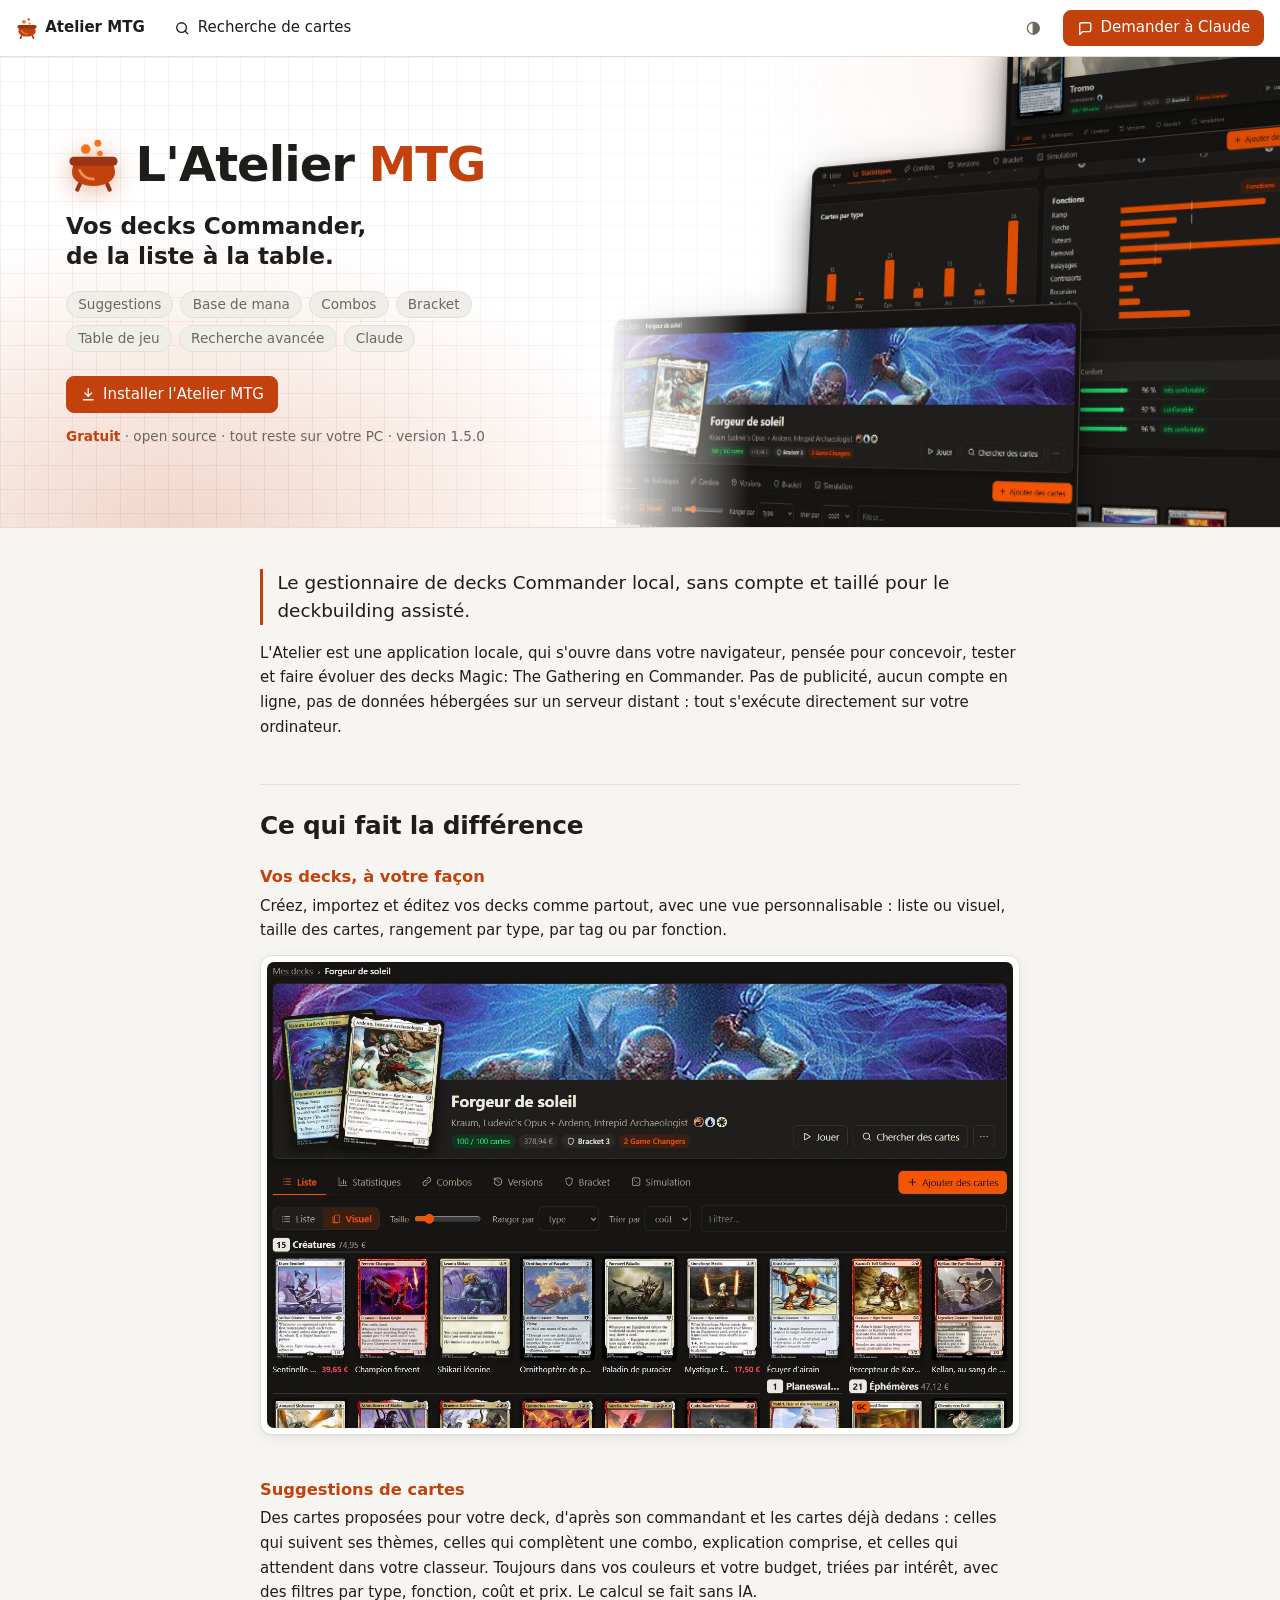
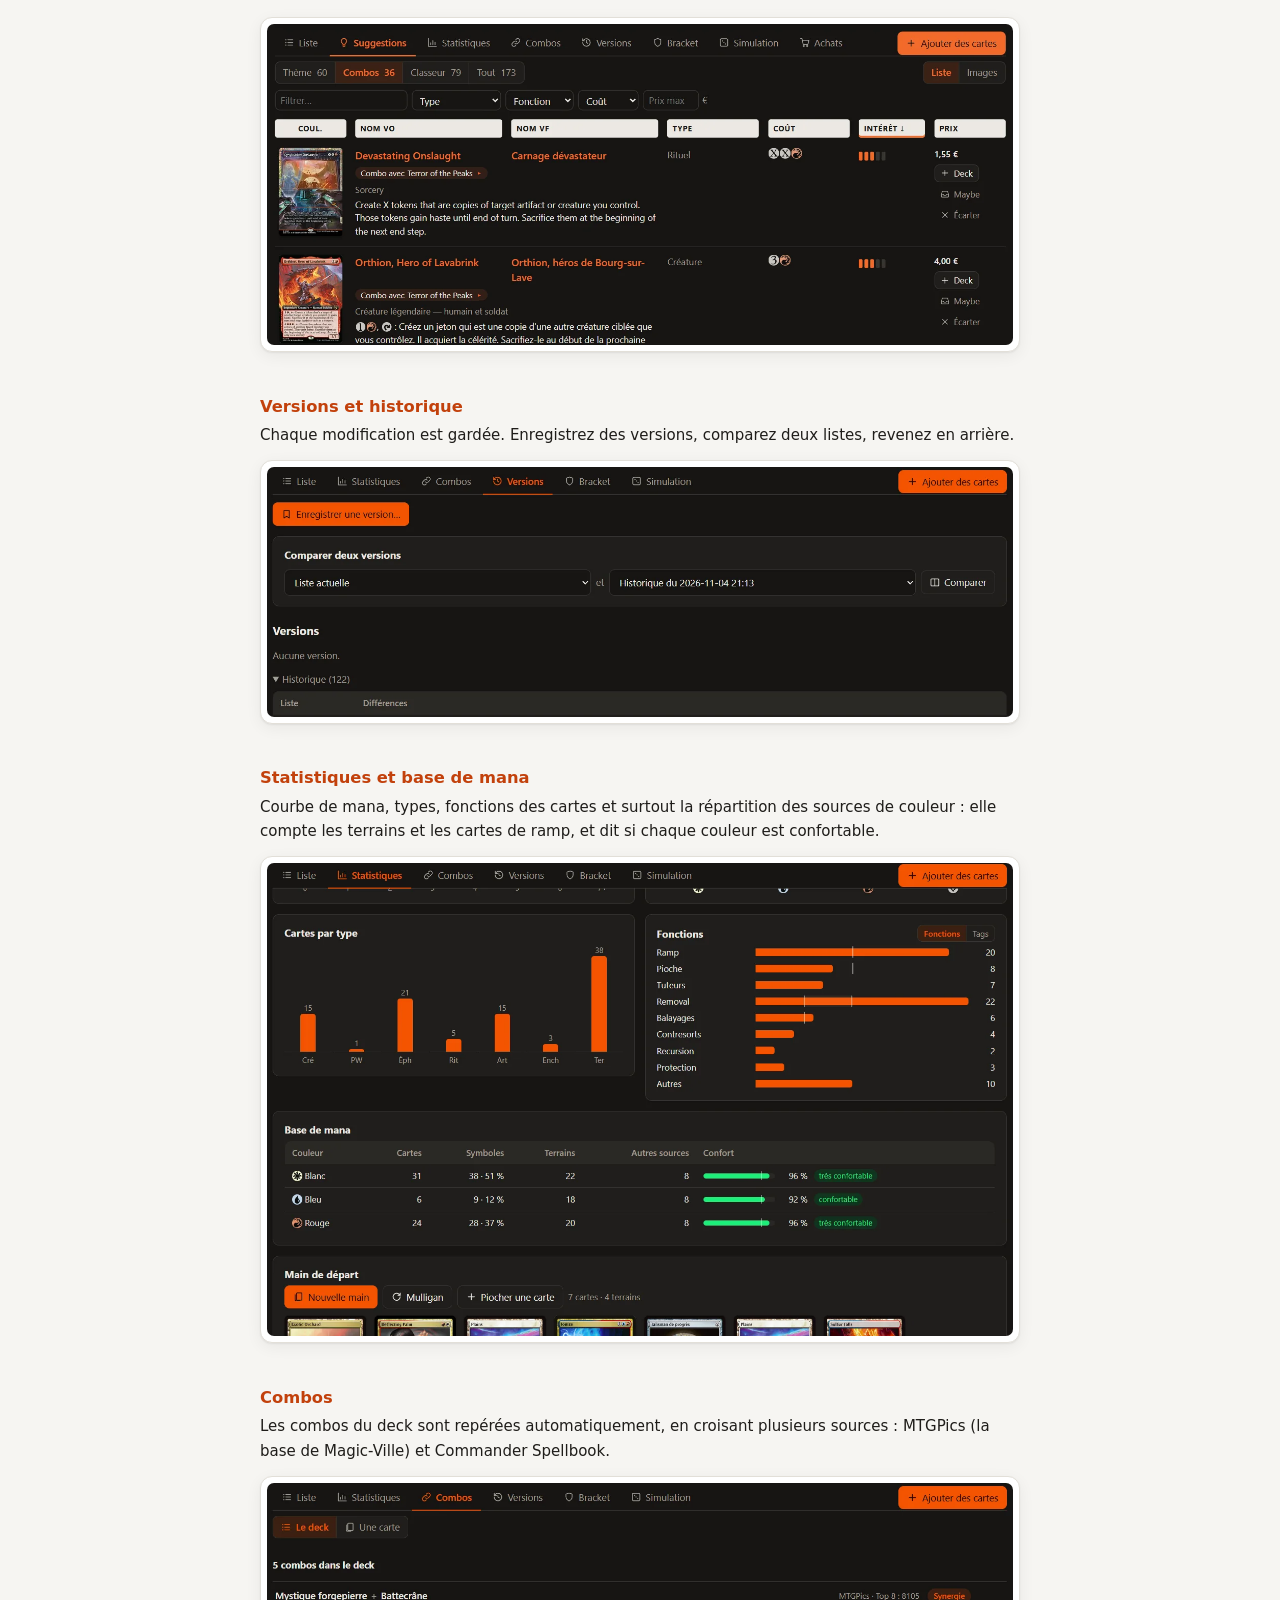
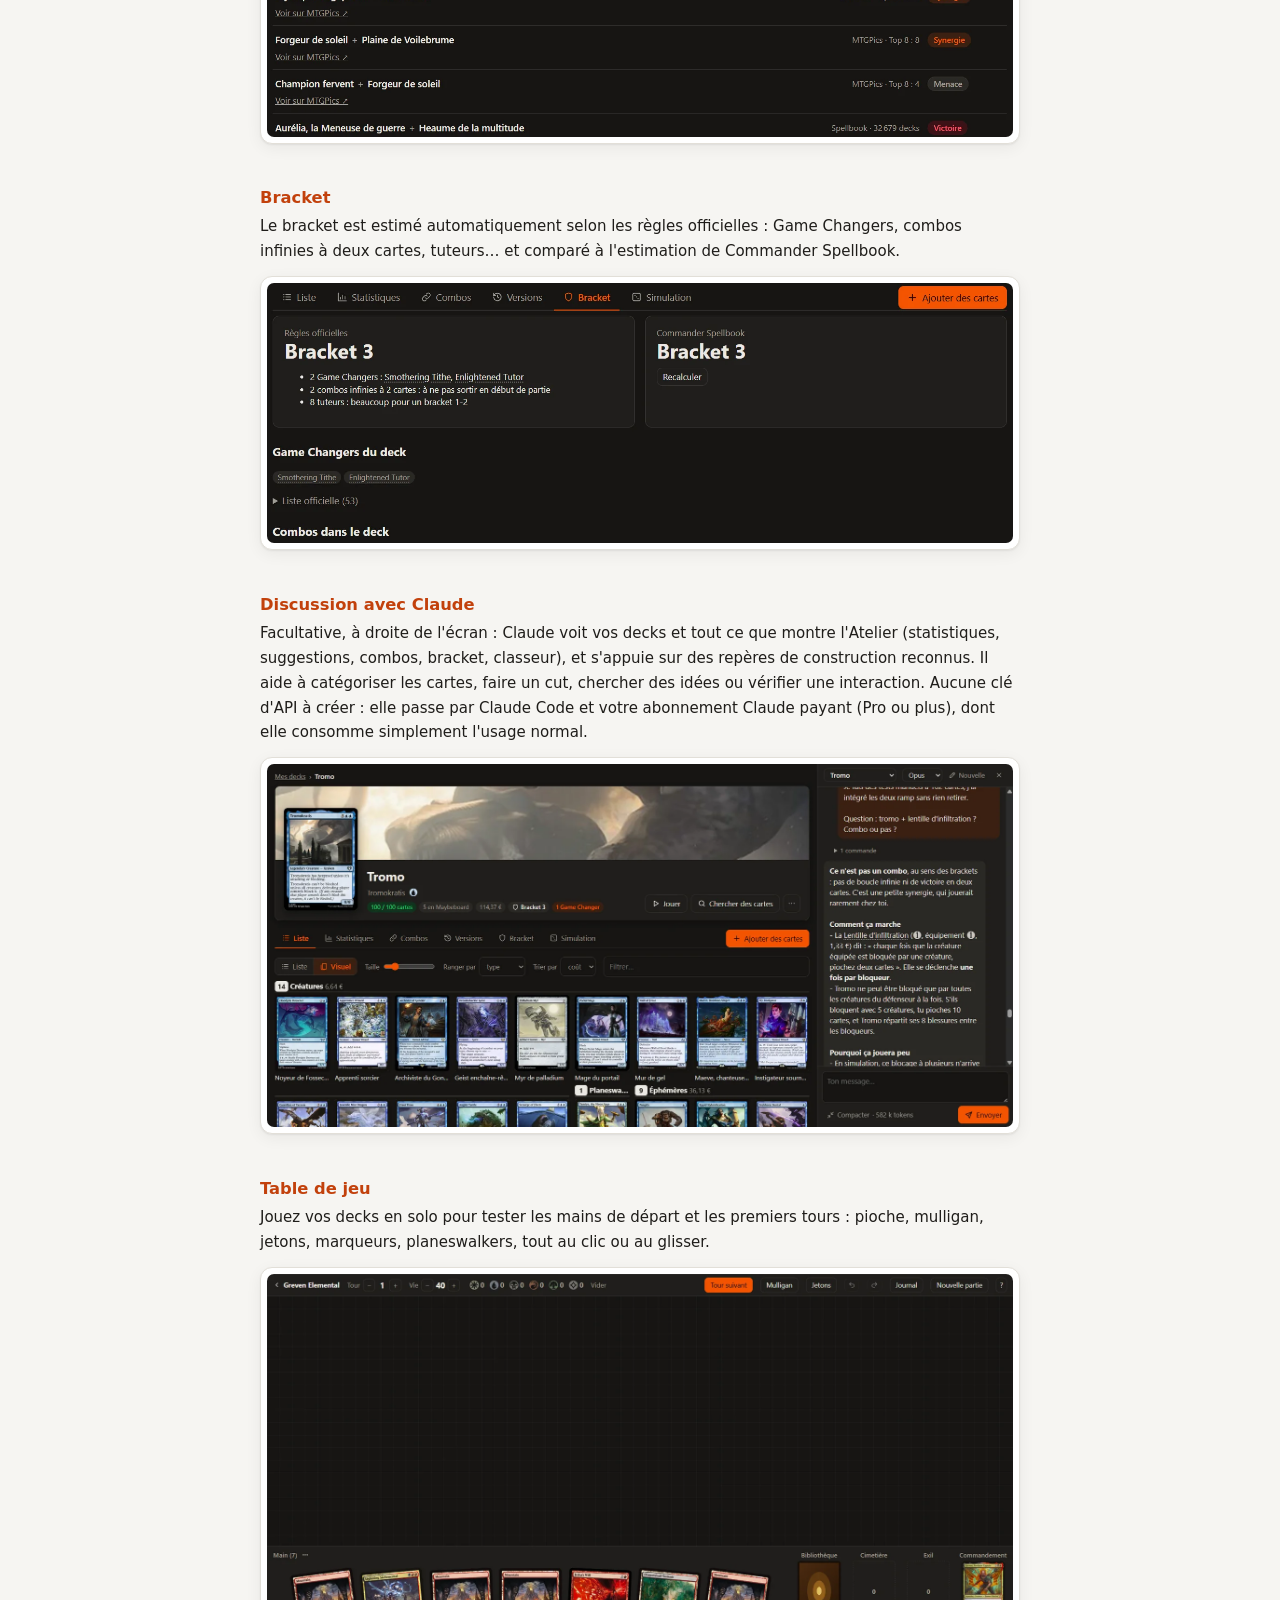
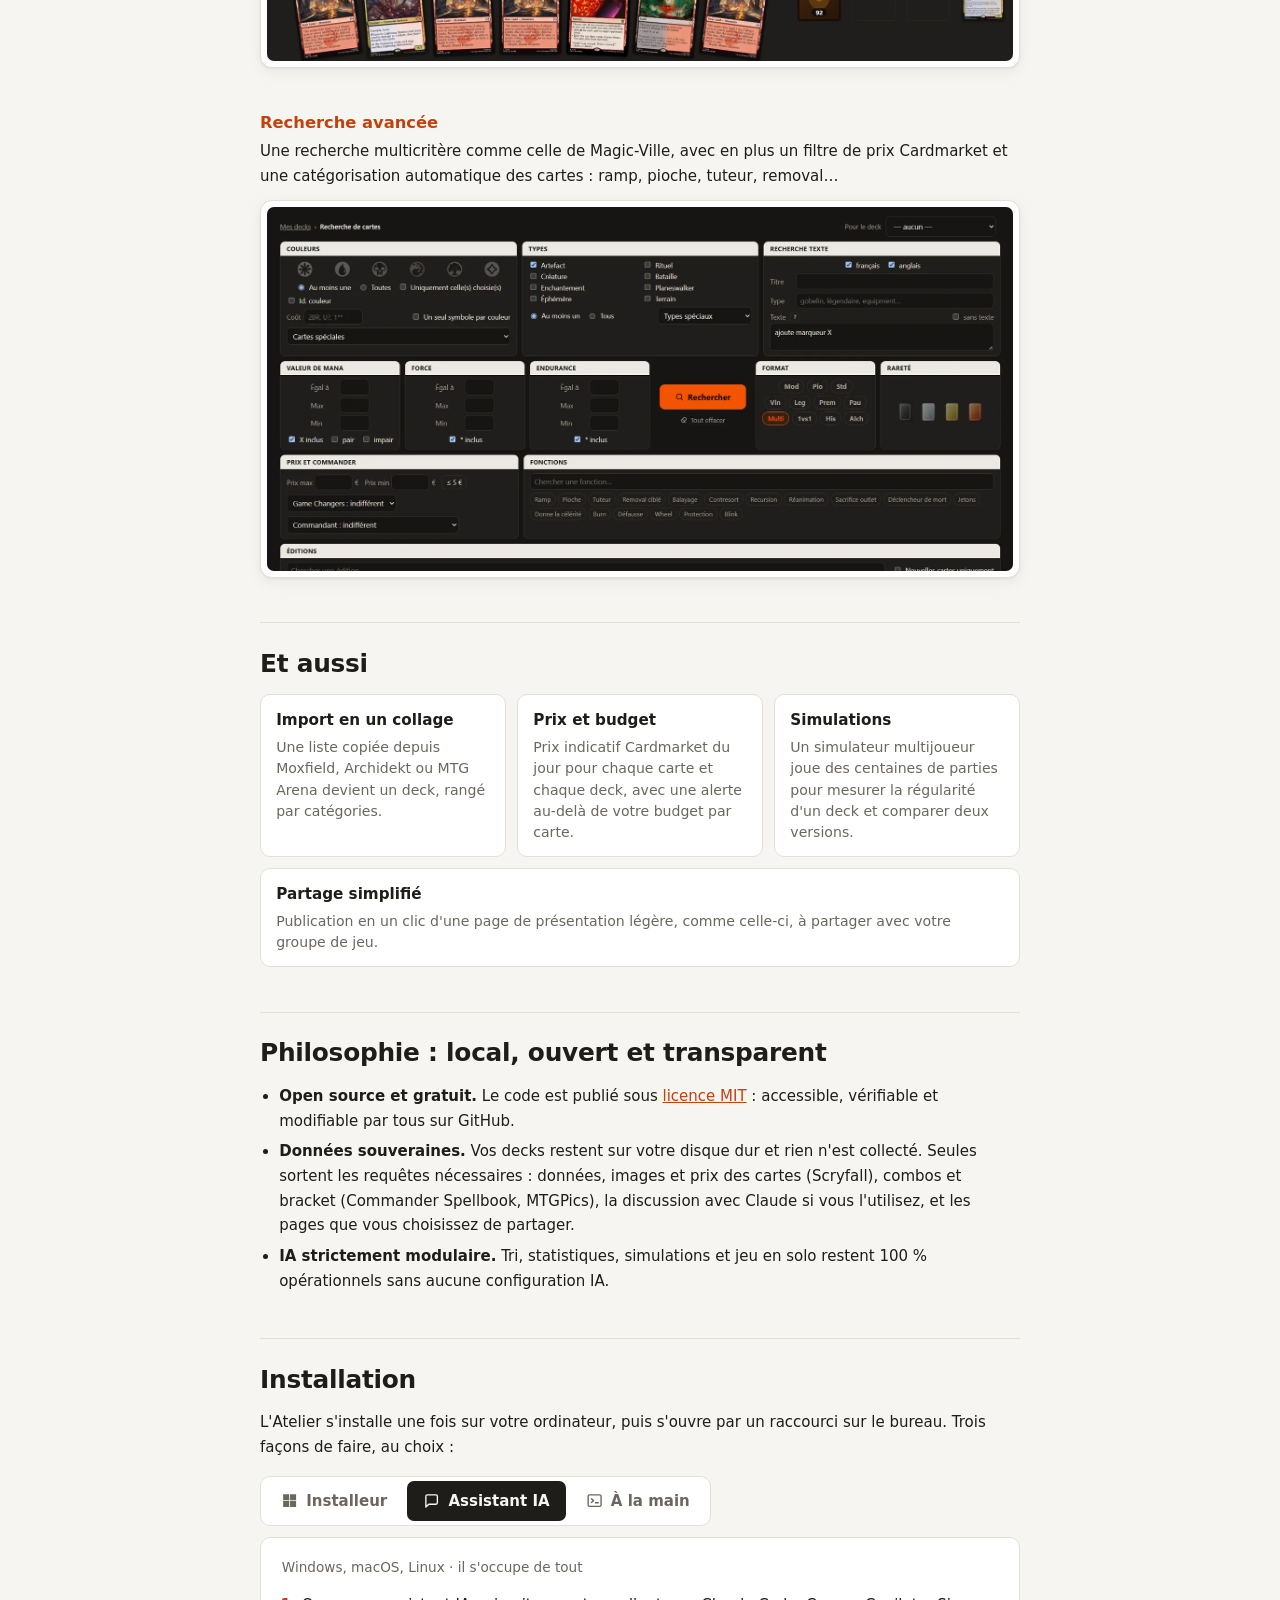
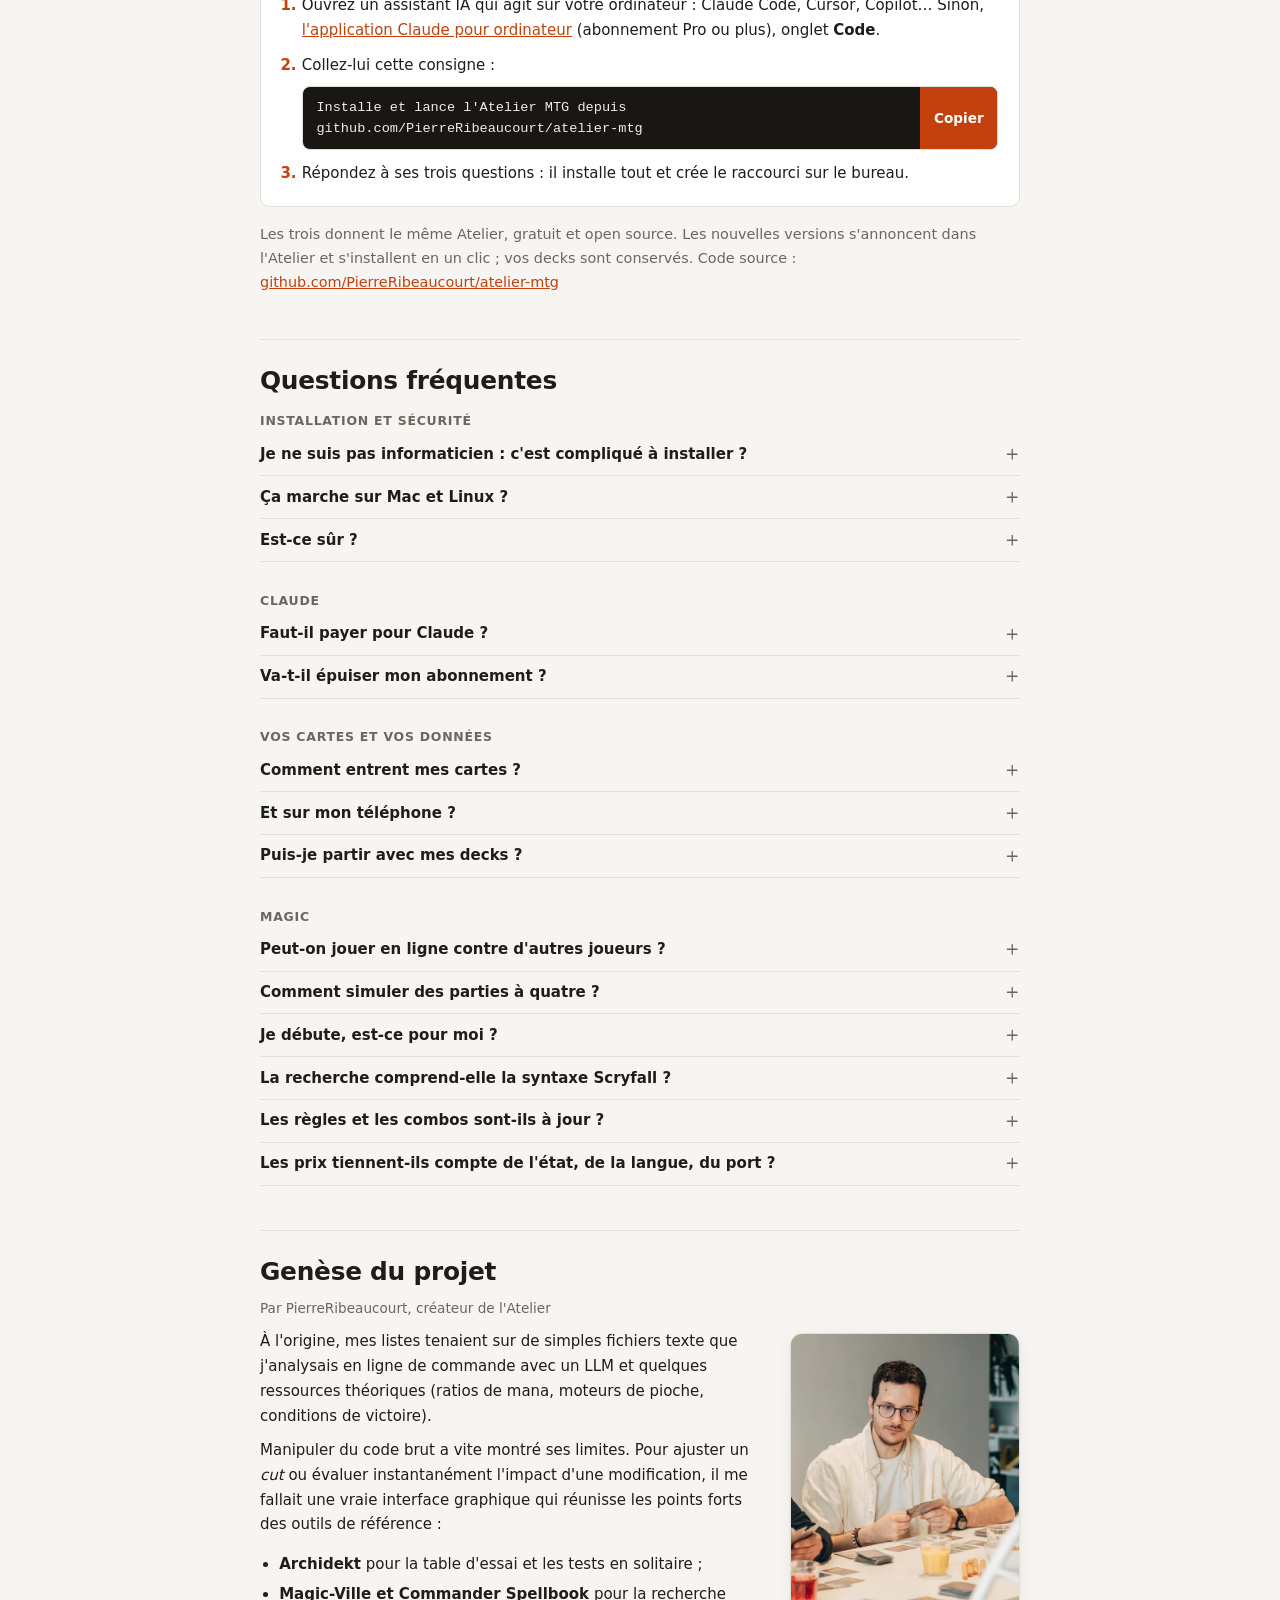
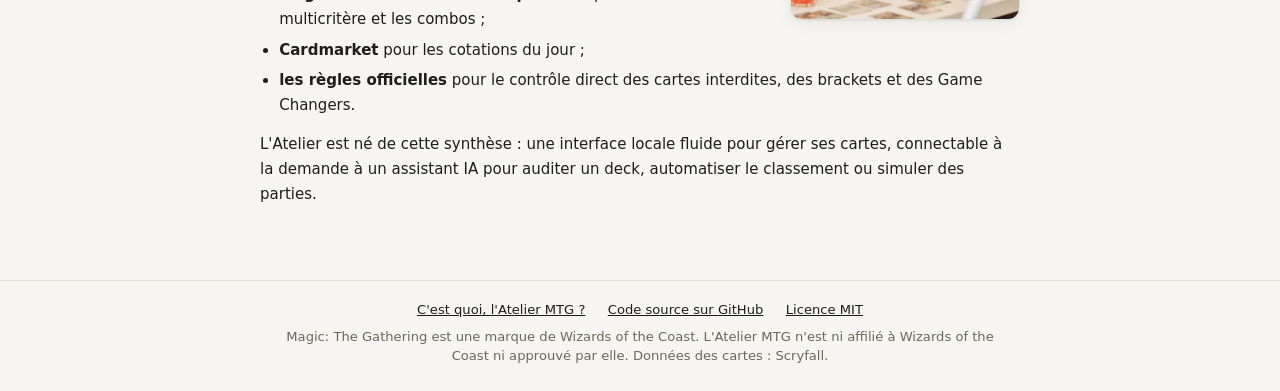
==== a-propos/index.html @ 4e552d84 "Partage : Forgeur de soleil" ====
<!doctype html>
<html lang="fr">
<head>
  <meta charset="utf-8">
  <meta name="viewport" content="width=device-width, initial-scale=1">
  <title>L'Atelier MTG : gestionnaire de decks Commander, gratuit et local</title>
  <meta name="description" content="Concevoir, tester et partager ses decks Commander : statistiques et base de mana, combos, bracket, table de jeu, recherche avancée et discussion avec Claude. Gratuit, open source, tout reste sur votre ordinateur.">
  <link rel="canonical" href="https://pierreribeaucourt.github.io/decks/a-propos/">
  <meta name="robots" content="noindex">
  <meta property="og:type" content="website">
  <meta property="og:site_name" content="Atelier MTG">
  <meta property="og:locale" content="fr_FR">
  <meta property="og:url" content="https://pierreribeaucourt.github.io/decks/a-propos/">
  <meta property="og:title" content="L'Atelier MTG : gestionnaire de decks Commander, gratuit et local">
  <meta property="og:description" content="Concevoir, tester et partager ses decks Commander : statistiques et base de mana, combos, bracket, table de jeu, recherche avancée et discussion avec Claude. Gratuit, open source, tout reste sur votre ordinateur.">
  <meta property="og:image" content="https://pierreribeaucourt.github.io/decks/a-propos/atelier.jpg?v=02ee7f464d">
  <meta property="og:image:type" content="image/jpeg">
  <meta property="og:image:width" content="1200">
  <meta property="og:image:height" content="630">
  <meta property="og:image:alt" content="L'Atelier MTG : vos decks Commander, de la liste à la table">
  <meta name="twitter:card" content="summary_large_image">
  <link rel="icon" href="data:image/svg+xml,%3Csvg xmlns='http://www.w3.org/2000/svg' viewBox='0 0 32 32'%3E%3Ccircle cx='11.5' cy='7' r='2.8' fill='%23f97316'/%3E%3Ccircle cx='18.5' cy='3.6' r='2' fill='%23f97316'/%3E%3Ccircle cx='19.8' cy='9.6' r='1.6' fill='%23f97316'/%3E%3Cpath d='M8 27.5 6.6 30.6M24 27.5l1.4 3.1' stroke='%239a3412' stroke-width='2.4' stroke-linecap='round'/%3E%3Cpath d='M5 15h22c1 1.9 1.5 3.7 1.5 5.7 0 4.6-5.4 7.8-12.5 7.8S3.5 25.3 3.5 20.7c0-2 .5-3.8 1.5-5.7z' fill='%23c2410c'/%3E%3Crect x='2' y='11.5' width='28' height='5.2' rx='2.6' fill='%239a3412'/%3E%3Cpath d='M8 19.5c1.5 3.5 4.2 5 8 5' stroke='%23fdba74' stroke-width='1.6' fill='none' stroke-linecap='round' opacity='.7'/%3E%3C/svg%3E">
  <link rel="stylesheet" href="style.css?v=e0c0cb2a12">
</head>
<body>
  <header class="barre">
    <a href="#/" class="logo">Atelier MTG</a>
    <div class="aller">
      <input id="aller" class="champ" type="search" placeholder="Chercher une carte ou un deck…" autocomplete="off"
        aria-label="Chercher une carte ou un deck" aria-controls="aller-liste" aria-autocomplete="list">
      <div id="aller-liste" class="aller-liste" role="listbox" hidden></div>
    </div>
    <a href="#/recherche" id="lien-recherche" class="btn btn-discret lien-recherche" data-ico="chercher"><span>Recherche<span class="long">&nbsp;de cartes</span></span></a>
    <div class="espace"></div>
    <div class="barre-droite">
      <span id="etat-maj" class="etat-maj"></span>
      <button id="btn-rafraichir" class="btn btn-discret" data-ico="rafraichir" title="Rafraîchir les prix du jour et la liste officielle des Game Changers">Rafraîchir</button>
      <a href="#/options" id="lien-options" class="btn btn-discret" data-ico="options" title="Options" aria-label="Options"></a>
      <button id="btn-theme" class="btn btn-discret" data-ico="theme" title="Thème clair ou sombre" aria-label="Thème clair ou sombre"></button>
      <button id="btn-chat" class="btn btn-accent" data-ico="discussion"><span class="txt">Demander à Claude</span></button>
    </div>
  </header>
  <div class="cadre">
    <main id="vue" class="vue"></main>
    <aside id="chat" class="chat" hidden></aside>
  </div>
  <div id="modale" class="modale" hidden></div>
  <div id="menu" class="menu" hidden></div>
  <div id="apercu" class="apercu" hidden><img alt=""><div class="legende" hidden></div></div>
  <div id="bulle" class="bulle" role="tooltip" hidden></div>
  <div id="fiche-survol" class="fiche-survol" role="tooltip" hidden></div>
  <div id="toast" class="toast" hidden></div>
  <script src="donnees.js?v=4a57f02a9a"></script>
  <script src="app.js?v=1f582b12e0"></script>
</body>
</html>
---- a-propos/style.css ----
/* Atelier MTG — thème clair par défaut, sombre selon le système ou le bouton ◐ */
:root {
  --fond: #f6f5f2;
  --surface: #ffffff;
  --surface-2: #f0eee9;
  --bord: #e2dfd8;
  --texte: #1f1d1a;
  --texte-2: #6b665e;
  --accent: #c2410c;
  --accent-texte: #ffffff;
  --accent-doux: #fbe9df;
  --bon: #15803d;
  --bon-doux: #e3f4e8;
  --alerte: #b91c1c;
  --alerte-doux: #fde4e2;
  --juste: #b45309;
  --juste-doux: #fdf0d5;
  --info: #1d4ed8;
  --info-doux: #e3ebfd;
  --ombre: 0 1px 2px rgba(0,0,0,.06), 0 4px 16px rgba(0,0,0,.06);
  --rayon: 10px;
  color-scheme: light;
}
@media (prefers-color-scheme: dark) {
  :root:not([data-theme="light"]) {
    --fond: #161513; --surface: #1f1e1b; --surface-2: #2a2825; --bord: #383530; --texte: #ece9e3; --texte-2: #a39d93;
    --accent: #f26b2c; --accent-texte: #1a0d05; --accent-doux: #3a2216; --bon: #4ade80; --bon-doux: #15301f;
    --alerte: #f87171; --alerte-doux: #3a1919; --info: #93b4ff; --info-doux: #1b2541; --juste: #fbbf24; --juste-doux: #3a2d12;
    --ombre: 0 1px 2px rgba(0,0,0,.4), 0 4px 16px rgba(0,0,0,.3); color-scheme: dark;
  }
}
:root[data-theme="dark"] {
  --fond: #161513; --surface: #1f1e1b; --surface-2: #2a2825; --bord: #383530; --texte: #ece9e3; --texte-2: #a39d93;
  --accent: #f26b2c; --accent-texte: #1a0d05; --accent-doux: #3a2216; --bon: #4ade80; --bon-doux: #15301f;
  --alerte: #f87171; --alerte-doux: #3a1919; --info: #93b4ff; --info-doux: #1b2541; --juste: #fbbf24; --juste-doux: #3a2d12;
  --ombre: 0 1px 2px rgba(0,0,0,.4), 0 4px 16px rgba(0,0,0,.3); color-scheme: dark;
}

* { box-sizing: border-box; }
[hidden] { display: none !important; }
html, body { margin: 0; }
body { background: var(--fond); color: var(--texte); font: 15px/1.45 system-ui, -apple-system, "Segoe UI", Roboto, sans-serif; }
a { color: inherit; }
h1 { font-size: 1.6rem; margin: 0 0 .25rem; letter-spacing: -.01em; }
h2 { font-size: 1.15rem; margin: 1.5rem 0 .6rem; }
h3 { font-size: 1rem; margin: 1rem 0 .4rem; }
.muet { color: var(--texte-2); }
.petit { font-size: .85rem; }
button, input, select, textarea { font: inherit; color: inherit; }

/* ---- barre du haut */
.barre { position: sticky; top: 0; z-index: 20; display: flex; align-items: center; gap: 1rem; padding: .6rem 1rem;
  background: var(--surface); border-bottom: 1px solid var(--bord); }
.logo { display: inline-flex; align-items: center; gap: .45rem; font-weight: 700; text-decoration: none; white-space: nowrap; }
.logo::before, .ap-tete h1::before { content: ""; width: 22px; height: 22px; flex: none; background: url("data:image/svg+xml,%3Csvg xmlns='http://www.w3.org/2000/svg' viewBox='0 0 32 32'%3E%3Ccircle cx='11.5' cy='7' r='2.8' fill='%23f97316'/%3E%3Ccircle cx='18.5' cy='3.6' r='2' fill='%23f97316'/%3E%3Ccircle cx='19.8' cy='9.6' r='1.6' fill='%23f97316'/%3E%3Cpath d='M8 27.5 6.6 30.6M24 27.5l1.4 3.1' stroke='%239a3412' stroke-width='2.4' stroke-linecap='round'/%3E%3Cpath d='M5 15h22c1 1.9 1.5 3.7 1.5 5.7 0 4.6-5.4 7.8-12.5 7.8S3.5 25.3 3.5 20.7c0-2 .5-3.8 1.5-5.7z' fill='%23c2410c'/%3E%3Crect x='2' y='11.5' width='28' height='5.2' rx='2.6' fill='%239a3412'/%3E%3Cpath d='M8 19.5c1.5 3.5 4.2 5 8 5' stroke='%23fdba74' stroke-width='1.6' fill='none' stroke-linecap='round' opacity='.7'/%3E%3C/svg%3E") center / contain no-repeat; }      /* le chaudron du favicon */
.espace { flex: 1; }
/* « Aller à un deck » : une recherche plutôt qu'une liste, pour tenir avec 100 decks */
.aller { position: relative; flex: 0 1 380px; min-width: 0; }
.aller .champ { padding: .4rem .7rem; }
.aller-liste { position: absolute; top: calc(100% + 6px); left: 0; width: max(100%, 420px); max-width: calc(100vw - 16px); z-index: 45;
  max-height: calc(100vh - 64px); overflow-y: auto; background: var(--surface);
  border: 1px solid var(--bord); border-radius: 10px; box-shadow: var(--ombre); padding: .3rem; }
.aller-item { display: grid; grid-template-columns: 3.4rem minmax(0, 1fr); grid-template-rows: auto auto; column-gap: .5rem; padding: .4rem .55rem;
  border-radius: 7px; text-decoration: none; }
.aller-item .identite { grid-row: span 2; align-self: center; margin: 0; }
.aller-nom { font-weight: 600; white-space: nowrap; overflow: hidden; text-overflow: ellipsis; }
.aller-cmd { font-size: .8rem; color: var(--texte-2); white-space: nowrap; overflow: hidden; text-overflow: ellipsis; }
.aller-item.choisi { background: var(--accent-doux); }
.aller-vide { padding: .6rem; }
.aller-pied { display: flex; justify-content: space-between; gap: 1rem; padding: .45rem .55rem .25rem; border-top: 1px solid var(--bord); margin-top: .3rem; }
.aller-pied a, .aller-vide a { color: var(--accent); }
@media (max-width: 700px) { .etat-maj { display: none; } }
@media (max-width: 560px) { .barre { gap: .5rem; padding: .5rem .6rem; } .logo { font-size: 0; gap: 0; }
  .lien-recherche > span, #btn-chat .txt { display: none; } }
.fil { display: flex; gap: .45rem; align-items: center; font-size: .85rem; color: var(--texte-2); margin: -.25rem 0 .6rem; }
.fil a { color: var(--texte-2); }
.fil a:hover { color: var(--accent); }
.fil [aria-current] { color: var(--texte); font-weight: 600; }
.barre-droite { display: flex; align-items: center; gap: .5rem; }
.etat-maj { font-size: .8rem; color: var(--texte-2); white-space: nowrap; }

.btn { border: 1px solid var(--bord); background: var(--surface); padding: .4rem .8rem; border-radius: 8px; cursor: pointer; white-space: nowrap; }
.btn:hover { background: var(--surface-2); }
.btn:disabled { opacity: .5; cursor: default; }
.btn-accent { background: var(--accent); color: var(--accent-texte); border-color: var(--accent); }
.btn-accent:hover { background: var(--accent); filter: brightness(1.08); }
.btn-discret { border-color: transparent; background: transparent; color: var(--texte-2); }
.btn-danger { color: var(--alerte); }
.btn-petit { padding: .2rem .55rem; font-size: .85rem; }

/* icônes au trait, à gauche du libellé */
.ico { width: 1.1em; height: 1.1em; flex: none; fill: none; stroke: currentColor; stroke-width: 1.9; stroke-linecap: round; stroke-linejoin: round; vertical-align: -.2em; }
.btn, .segments button, .onglets a, .fc-liens a, .lien-discret, .rch-go { display: inline-flex; align-items: center; justify-content: center; gap: .45em; }
.btn-icone { padding-left: .5rem; padding-right: .5rem; }
.btn-menu .ico { display: block; margin: auto; }

/* onglets du deck, collés sous la barre du haut au défilement, avec « Ajouter des cartes » */
.onglets-deck { position: sticky; top: var(--haut-barre, 54px); z-index: 15; display: flex; align-items: center; gap: .75rem;
  margin: 1rem 0 .5rem; background: var(--fond); box-shadow: inset 0 -1px 0 var(--bord); }
.onglets-deck .onglets { flex: 1; min-width: 0; margin: 0; border-bottom: 0; align-self: stretch; }
.onglets-deck .onglets a { margin-bottom: 0; }
.onglets-deck #btn-ajouter { flex: none; }
@media (max-width: 640px) { .onglets-deck #btn-ajouter .txt { display: none; } }

/* ---- mise en page */
.cadre { display: flex; min-height: calc(100vh - 54px); }
.vue { flex: 1; min-width: 0; max-width: 1180px; margin: 0 auto; padding: 1.25rem 1rem 4rem; }
.chargement { color: var(--texte-2); padding: 2rem 0; }
.erreur { background: var(--alerte-doux); color: var(--alerte); padding: .75rem 1rem; border-radius: var(--rayon); }

/* ---- accueil */
.grille-decks { display: grid; grid-template-columns: repeat(auto-fill, minmax(260px, 1fr)); gap: 1rem; margin-top: 1rem; }
.carte-deck { background: var(--surface); border: 1px solid var(--bord); border-radius: var(--rayon); overflow: hidden; text-decoration: none;
  box-shadow: var(--ombre); display: flex; flex-direction: column; transition: transform .12s; }
.carte-deck:hover { transform: translateY(-2px); }
.carte-deck .art { display: block; width: 100%; height: 130px; object-fit: cover; object-position: center 25%; background: var(--surface-2); }
.carte-deck .titre .identite { margin-left: .2rem; }
.titre-page { display: flex; flex-wrap: wrap; gap: .75rem 1rem; align-items: flex-end; justify-content: space-between; }
.choix-couleurs { display: inline-flex; gap: 2px; }
.couleur { border: 1px solid transparent; background: transparent; border-radius: 999px; padding: 3px; cursor: pointer; line-height: 0; opacity: .45; }
.couleur:hover { opacity: .8; }
.couleur.actif { opacity: 1; border-color: var(--accent); background: var(--accent-doux); }
.couleur .sym { width: 20px; height: 20px; vertical-align: 0; }
.contient { margin-top: .2rem; color: var(--texte-2); }
.contient strong { color: var(--texte); font-weight: 600; }
.tableau-decks tbody tr { cursor: pointer; }
.tableau-decks tbody tr:hover td { background: var(--surface-2); }
.tableau-decks a { text-decoration: none; }
.tableau-decks td { vertical-align: middle; }
.alerte-texte { color: var(--alerte); font-weight: 600; }
.carte-deck .corps { padding: .8rem 1rem 1rem; display: grid; gap: .35rem; }
.carte-deck .titre { font-weight: 700; font-size: 1.05rem; }
.chiffres { display: flex; flex-wrap: wrap; gap: .35rem; }

/* ---- badges */
.badge { display: inline-flex; align-items: center; gap: .25rem; font-size: .75rem; line-height: 1; padding: .25rem .5rem; border-radius: 999px;
  background: var(--surface-2); color: var(--texte-2); white-space: nowrap; }
.badge-ok { background: var(--bon-doux); color: var(--bon); }
.badge-alerte, .badge-cher { background: var(--alerte-doux); color: var(--alerte); }
.badge-juste { background: var(--juste-doux); color: var(--juste); }
.badge-gc { background: var(--accent-doux); color: var(--accent); font-weight: 600; }
.badge-sim { background: var(--info-doux); color: var(--info); }
.badge-bracket { font-weight: 600; color: var(--texte); }
.badge-bracket .ico { width: 1.15em; height: 1.15em; }
.tag { font-size: .72rem; color: var(--texte-2); border: 1px solid var(--bord); border-radius: 4px; padding: 0 .3rem; background: transparent; cursor: pointer; line-height: 1.5; }
.tag:hover { border-color: var(--accent); color: var(--accent); }
.identite { display: inline-flex; gap: 2px; vertical-align: -2px; margin-left: .3rem; }
.sym { width: 16px; height: 16px; vertical-align: -3px; }

/* ---- en-tête d'un deck */
.entete-deck { position: relative; border-radius: var(--rayon); overflow: hidden; background: var(--surface); border: 1px solid var(--bord); box-shadow: var(--ombre); }
.entete-deck .bandeau { height: 150px; background: var(--surface-2) center 22% / cover no-repeat; }
.entete-deck .infos { padding: .9rem 1.1rem 1rem; display: flex; flex-wrap: wrap; gap: .75rem 1.5rem; align-items: flex-end; justify-content: space-between; }
.entete-deck .actions { display: flex; flex-wrap: wrap; gap: .5rem; }
.note { margin: .75rem 0 0; padding: .6rem .9rem; border-radius: 8px; background: var(--accent-doux); color: var(--texte); border-left: 3px solid var(--accent); }
.onglets { display: flex; gap: .25rem; margin: 1rem 0 .5rem; border-bottom: 1px solid var(--bord); overflow-x: auto; overflow-y: hidden; }
.onglets a { padding: .55rem .9rem; text-decoration: none; color: var(--texte-2); border-bottom: 2px solid transparent; margin-bottom: -1px; white-space: nowrap; }
.onglets a.actif { color: var(--accent); border-color: var(--accent); font-weight: 600; }

/* ---- barre d'outils de la liste : affichage, rangement, tri, filtre */
.barre-outils { display: flex; flex-wrap: wrap; gap: .6rem 1rem; align-items: center; margin: 1rem 0 .25rem; }
.barre-outils .outil { display: inline-flex; align-items: center; gap: .4rem; white-space: nowrap; }
.barre-outils .filtre { flex: 1; min-width: 200px; width: auto; }
.segments { display: inline-flex; border: 1px solid var(--bord); border-radius: 8px; overflow: hidden; background: var(--surface); }
.segments button { border: 0; background: transparent; padding: .35rem .75rem; cursor: pointer; color: var(--texte-2); }
.segments button + button { border-left: 1px solid var(--bord); }
.segments button:hover { background: var(--surface-2); color: var(--texte); }
.segments button.actif { background: var(--accent-doux); color: var(--accent); font-weight: 600; }
.champ-petit { width: auto; padding: .3rem .5rem; }
#taille { width: 6.5rem; accent-color: var(--accent); }
.vide { text-align: center; padding: 2rem 1rem; }

/* ---- liste des cartes */
.groupe { margin-top: 1.1rem; }
.groupe-titre { display: flex; align-items: baseline; gap: .5rem; font-weight: 700; padding: 0 .25rem .3rem; border-bottom: 1px solid var(--bord); }
.groupe-titre .muet { font-weight: 400; }
.nb-groupe { display: inline-block; min-width: 1.6rem; padding: 0 .35rem; border-radius: 5px; background: var(--texte); color: var(--fond);
  font-size: .85rem; text-align: center; font-variant-numeric: tabular-nums; }

/* ---- vue « étalée » : les cartes en images, empilées par exemplaires */
.etale { display: grid; grid-template-columns: repeat(auto-fill, minmax(150px, 1fr)); gap: 1rem .8rem; margin-top: .7rem; }
.carte-v { min-width: 0; }
.pile { position: relative; display: block; width: 100%; padding: 0; border: 0; background: none; cursor: pointer; color: inherit; font: inherit; }
.etale.avec-piles .pile { padding: 14px 14px 0 0; }
.pile .recto, .pile .couche { display: block; width: 100%; aspect-ratio: 488 / 680; border-radius: 4.75% / 3.5%; background: var(--surface-2);
  box-shadow: 0 1px 3px rgba(0,0,0,.28); object-fit: cover; }
.pile .recto { position: relative; z-index: 1; transition: transform .12s; }
.pile:hover .recto, .pile:focus-visible .recto { transform: translateY(-3px); }
.pile:focus-visible { outline: 2px solid var(--accent); outline-offset: 3px; border-radius: 8px; }
.pile .couche { position: absolute; width: calc(100% - 14px); left: calc(var(--k) * 4.5px); top: calc(14px - var(--k) * 4.5px); }
.sans-image { display: flex !important; align-items: center; justify-content: center; padding: .5rem; text-align: center; font-size: .8rem; color: var(--texte-2); border: 1px dashed var(--bord); }
.marques { position: absolute; z-index: 2; left: 6px; top: 6px; display: flex; flex-wrap: wrap; gap: 3px; }
.etale.avec-piles .marques { top: 20px; }
.marque { font-size: .68rem; font-weight: 700; line-height: 1; padding: .2rem .35rem; border-radius: 4px; box-shadow: 0 1px 2px rgba(0,0,0,.35); }
.marque-gc { background: var(--accent); color: var(--accent-texte); }
.marque-alerte { background: var(--alerte); color: var(--accent-texte); }
.legende-v { display: flex; align-items: baseline; gap: .35rem; margin-top: .35rem; font-size: .85rem; min-width: 0; }
.qte-v { flex-shrink: 0; min-width: 1.3rem; padding: 0 .3rem; border-radius: 4px; background: var(--texte); color: var(--fond); font-size: .78rem; text-align: center; }
.nom-v { flex: 1; min-width: 0; white-space: nowrap; overflow: hidden; text-overflow: ellipsis; }
.prix-v { flex-shrink: 0; color: var(--texte-2); font-size: .78rem; font-variant-numeric: tabular-nums; }
.prix-v.cher { color: var(--alerte); font-weight: 600; }
.etale-main { grid-template-columns: repeat(auto-fill, minmax(120px, 1fr)); }

/* vue Visuel d'un deck, façon Magic-Ville : les catégories s'enchaînent, un trait les sépare, cartes à la taille choisie (--l) */
.flot { --gx: .7rem; display: grid; grid-template-columns: repeat(auto-fill, minmax(min(var(--l), 100%), 1fr)); gap: .35rem var(--gx);
  margin-top: .5rem; overflow-x: clip; }
.flot .carte-v { position: relative; padding-top: 1.85rem; }
.flot .carte-v::before { content: ""; position: absolute; left: 0; right: calc(-1 * var(--gx)); top: 1.4rem; height: 2px; background: var(--bord); }
.flot .carte-v.fin::before { right: 0; }
.flot-titre { position: absolute; z-index: 2; left: 0; top: 0; line-height: 1.35rem; font-weight: 700; white-space: nowrap; overflow: hidden; text-overflow: ellipsis;
  max-width: min(calc(var(--n) * (100% + var(--gx)) - var(--gx)), var(--reste, 100vw)); }
.flot-titre .muet { font-weight: 400; }
.flot .empile .couche { width: 100%; left: calc(var(--k) * 3.5px); top: calc(var(--k) * -3.5px); }
.flot .legende-v { margin-top: .25rem; font-size: .8rem; }
.flot.serre .prix-v:not(.cher) { display: none; }
/* le Maybeboard à part, sous le deck */
.flot-maybe { margin-top: 2.2rem; padding-top: .9rem; border-top: 1px dashed var(--bord); }
.groupe-maybe { margin-top: 2.2rem; }

/* commandant dans l'en-tête du deck, à cheval sur le bandeau ; deux partenaires en éventail */
.cmds-entete { position: absolute; z-index: 1; left: 1.1rem; top: 44px; display: flex; --l: 150px; }
.cmd-entete { display: block; width: var(--l); padding: 0; border: 0; background: none; cursor: pointer; border-radius: 4.75% / 3.5%;
  transition: transform .15s; }
.cmd-entete img { display: block; width: 100%; aspect-ratio: 488 / 680; border-radius: 4.75% / 3.5%; box-shadow: 0 6px 18px rgba(0,0,0,.45); }
.cmd-entete:focus-visible { outline: 2px solid var(--accent); outline-offset: 3px; }
.entete-deck.avec-cmd .infos { padding-left: calc(150px + 2.3rem); min-height: 120px; }
.duo .cmds-entete { left: 1.8rem; }
.duo .cmd-entete:first-child { transform: rotate(-5deg); transform-origin: bottom center; }
.duo .cmd-entete + .cmd-entete { margin-left: -78px; transform: rotate(5deg) translateY(6px); transform-origin: bottom center; }
.duo .cmd-entete:hover, .duo .cmd-entete:focus-visible { position: relative; z-index: 2; transform: translateY(-4px); }
.entete-deck.duo .infos { padding-left: calc(2 * 150px - 78px + 3.5rem); }
@media (max-width: 700px) {
  .cmds-entete, .duo .cmds-entete { position: relative; left: auto; top: auto; margin: -80px 0 0 1.1rem; --l: 110px; }
  .duo .cmds-entete { margin-left: 1.6rem; }
  .duo .cmd-entete + .cmd-entete { margin-left: -50px; }
  .entete-deck.avec-cmd .infos, .entete-deck.duo .infos { padding-left: 1.1rem; min-height: 0; }
}
}
@media (max-width: 560px) { .etale { grid-template-columns: repeat(auto-fill, minmax(120px, 1fr)); } }
.ligne { display: grid; grid-template-columns: 2.4rem minmax(0, 1fr) auto auto 4.6rem 2rem; align-items: center; gap: .6rem;
  padding: .32rem .25rem; border-bottom: 1px solid var(--bord); }
.ligne:hover { background: var(--surface); }
.ligne-carte { cursor: pointer; }
.ligne .qte { color: var(--texte-2); font-variant-numeric: tabular-nums; text-align: right; }
.ligne .nom { min-width: 0; display: flex; flex-wrap: wrap; align-items: baseline; gap: .1rem .5rem; cursor: default; }
.ligne .nom .en { font-weight: 550; }
.ligne .nom .fr { color: var(--texte-2); font-size: .85rem; }
.ligne .badges { display: flex; flex-wrap: wrap; gap: .25rem; justify-content: flex-end; }
.ligne .prix { text-align: right; font-variant-numeric: tabular-nums; text-decoration: none; }
.ligne .prix:hover { text-decoration: underline; }
.ligne .prix.cher { color: var(--alerte); font-weight: 600; }
.cout { display: inline-flex; gap: 1px; white-space: nowrap; }
.cout img { width: 15px; height: 15px; }
.btn-menu { border: 0; background: transparent; cursor: pointer; color: var(--texte-2); border-radius: 6px; width: 2rem; height: 1.8rem; font-size: 1.1rem; }
.btn-menu:hover { background: var(--surface-2); color: var(--texte); }
@media (max-width: 700px) {
  .ligne { grid-template-columns: 2rem minmax(0, 1fr) 4.2rem 2rem; }
  .ligne .cout, .ligne .badges { display: none; }
}

/* ---- menu contextuel, modale, aperçu, toast */
.menu { position: fixed; z-index: 66; min-width: 220px; overflow-y: auto; background: var(--surface); border: 1px solid var(--bord); border-radius: 8px; box-shadow: var(--ombre); padding: .3rem; }
.menu button { display: flex; align-items: center; gap: .55rem; width: 100%; text-align: left; border: 0; background: transparent; padding: .45rem .7rem; border-radius: 6px; cursor: pointer; }
.menu button:hover { background: var(--surface-2); }
.menu-titre { padding: .35rem .7rem .15rem; font-size: .78rem; color: var(--texte-2); }
.menu-sep { border: 0; border-top: 1px solid var(--bord); margin: .3rem .2rem; }
.modale { position: fixed; inset: 0; z-index: 40; background: rgba(0,0,0,.35); display: flex; align-items: flex-start; justify-content: center; padding: 6vh 1rem; }
.modale-boite { width: min(680px, 100%); max-height: 88vh; overflow: auto; background: var(--surface); border-radius: 12px; box-shadow: var(--ombre); padding: 1.1rem 1.2rem 1.2rem; }
.modale-boite h2 { margin-top: 0; }
.modale-boite:focus { outline: none; }
.modale-boite.large { width: min(860px, 100%); }
/* fiche d'une carte */
.fiche-carte { display: grid; grid-template-columns: 300px minmax(0, 1fr); gap: 1.2rem; }
.fc-image img, .fc-image .sans-image { display: block; width: 100%; aspect-ratio: 488 / 680; border-radius: 14px; box-shadow: 0 4px 18px rgba(0,0,0,.3); }
.fc-infos { display: flex; flex-direction: column; gap: .6rem; min-width: 0; }
.fc-tete { display: flex; justify-content: space-between; align-items: flex-start; gap: .5rem; }
.fc-tete h2 { margin: 0; font-size: 1.3rem; }
.fc-infos .texte { white-space: normal; font-size: .9rem; background: var(--surface-2); border-radius: 8px; padding: .6rem .75rem; }
.fc-ligne { display: flex; flex-wrap: wrap; align-items: center; gap: .4rem; }
.fc-ligne > .petit:first-child { min-width: 5.5rem; }
.fc-actions { display: flex; flex-wrap: wrap; gap: .5rem; margin-top: .3rem; }
.fc-nav { display: flex; justify-content: space-between; align-items: center; gap: .5rem; margin-top: auto; padding-top: .6rem; border-top: 1px solid var(--bord); }
@media (max-width: 640px) { .fiche-carte { grid-template-columns: 1fr; } .fc-image { max-width: 240px; margin: 0 auto; } }

/* changer la version (le visuel) d'une carte */
.fc-version { display: flex; flex-direction: column; align-items: center; gap: .1rem; margin-top: .5rem; text-align: center; }
.lien-discret { border: 0; background: none; padding: .15rem .35rem; border-radius: 5px; color: var(--texte-2); font: inherit; font-size: .85rem;
  text-decoration: underline; text-decoration-color: var(--bord); text-underline-offset: 3px; cursor: pointer; }
.lien-discret:hover { color: var(--accent); text-decoration-color: currentColor; }
.versions-tete { display: flex; justify-content: space-between; align-items: center; gap: .6rem; flex-wrap: wrap; }
.versions-titre { font-size: 1.2rem; font-weight: 700; }
.choix-versions .barre-outils { margin: .2rem 0 0; }
.grille-versions { display: grid; grid-template-columns: repeat(auto-fill, minmax(130px, 1fr)); gap: .6rem; margin-top: .8rem; }
.version { position: relative; display: flex; flex-direction: column; gap: .12rem; padding: .35rem; border: 2px solid transparent; border-radius: 10px;
  background: none; color: inherit; font: inherit; text-align: left; cursor: pointer; }
.version:hover { background: var(--surface-2); }
.version.actuelle { border-color: var(--accent); background: var(--accent-doux); }
.version img, .version .sans-image { display: block; width: 100%; aspect-ratio: 488 / 680; border-radius: 6px; margin-bottom: .2rem; }
.version .sans-image { display: grid; place-items: center; background: var(--surface-2); font-size: .8rem; text-align: center; padding: .4rem; }
.v-ed { font-size: .82rem; font-weight: 600; line-height: 1.25; overflow: hidden; display: -webkit-box; -webkit-line-clamp: 2; -webkit-box-orient: vertical; }
.v-info { font-size: .76rem; color: var(--texte-2); }
.v-fr { color: var(--accent); }
.v-marque { position: absolute; top: .6rem; left: .6rem; font-size: .7rem; font-weight: 700; padding: .05rem .4rem; border-radius: 5px; background: var(--accent); color: #fff; }
.v-marque.v-defaut { background: var(--surface); color: var(--texte-2); border: 1px solid var(--bord); }
.fiche-image { width: 180px; }
.champ { width: 100%; padding: .55rem .7rem; border: 1px solid var(--bord); border-radius: 8px; background: var(--fond); }
.champ:focus { outline: 2px solid var(--accent); outline-offset: -1px; }
.resultats { margin: .5rem 0; display: grid; gap: 2px; max-height: 320px; overflow: auto; }
.resultats button { text-align: left; border: 0; background: transparent; padding: .4rem .55rem; border-radius: 6px; cursor: pointer; }
.resultats button:hover, .resultats button.choisi { background: var(--accent-doux); }
.res-ligne { display: flex; align-items: center; gap: .3rem; }
.res-ligne .res-carte { flex: 1; min-width: 0; }
.resultats .res-plus { flex: none; width: 2rem; height: 2rem; padding: 0; display: grid; place-items: center; border-radius: 8px;
  color: var(--accent); border: 1px solid var(--bord); background: var(--surface); }
.resultats button.res-plus:hover { background: var(--accent); border-color: var(--accent); color: var(--accent-texte); }
.resultats span.res-plus { border-color: transparent; background: none; }
.res-carte { display: grid; grid-template-columns: minmax(0, 1fr) auto auto 4.4rem; gap: .6rem; align-items: center; width: 100%; }
.res-nom { min-width: 0; }
.res-nom .en { font-weight: 550; }
.res-type { display: block; font-size: .76rem; color: var(--texte-2); white-space: nowrap; overflow: hidden; text-overflow: ellipsis; }
.res-badges { display: flex; flex-wrap: wrap; gap: .25rem; justify-content: flex-end; }
.res-carte .prix { text-align: right; font-variant-numeric: tabular-nums; }
.res-carte .prix.cher { color: var(--alerte); font-weight: 600; }
.journal { margin-top: .6rem; color: var(--bon); display: grid; gap: .15rem; max-height: 6.5rem; overflow: auto; }
.bloc { display: block; margin-top: .8rem; }
.bloc .champ { margin-top: .3rem; }
.cmd-choisi { display: flex; align-items: center; gap: .8rem; margin-top: .4rem; padding: .5rem; border: 1px solid var(--bord); border-radius: 8px; }
.cmd-choisi img { width: 64px; border-radius: 4px; }
.cmd-choisi > div { flex: 1; min-width: 0; }
@media (max-width: 560px) { .res-carte { grid-template-columns: minmax(0, 1fr) 4.2rem; } .res-carte .cout, .res-badges { display: none; } }
.fiche { display: grid; grid-template-columns: 180px 1fr; gap: 1rem; margin-top: .75rem; }
.fiche-image > img { display: block; width: 180px; border-radius: 9px; }
.fiche .texte { white-space: pre-wrap; font-size: .88rem; color: var(--texte-2); }
.form-ligne { display: flex; flex-wrap: wrap; gap: .5rem; align-items: center; margin-top: .75rem; }
.boutons { display: flex; justify-content: flex-end; gap: .5rem; margin-top: 1rem; }
@media (max-width: 560px) { .fiche { grid-template-columns: 1fr; } .fiche-image, .fiche-image > img { width: 160px; } }
/* sur un écran bas, l'image rapetisse pour tenir entière avec sa légende */
.apercu { position: fixed; z-index: 60; width: min(244px, calc((100vh - 70px) * 488 / 680)); pointer-events: none; }
.apercu img { display: block; width: 100%; aspect-ratio: 488 / 680; border-radius: 11px; box-shadow: 0 8px 30px rgba(0,0,0,.35); background: var(--surface-2); }
.apercu .legende { margin-top: .35rem; padding: .3rem .6rem; border-radius: 6px; background: var(--texte); color: var(--fond); font-size: .85rem;
  text-align: center; font-variant-numeric: tabular-nums; box-shadow: var(--ombre); }
.apercu .legende.cher { background: var(--alerte); color: var(--accent-texte); font-weight: 600; }
/* carte citée dans un texte rédigé : l'image au survol */
:is(.msg, p, li, .note) .nc { text-decoration: underline dotted color-mix(in srgb, currentColor 45%, transparent); text-underline-offset: 3px; }
/* fiche texte au survol d'une carte (vue Visuel), façon Magic-Ville */
.fiche-survol { position: fixed; z-index: 62; width: 330px; max-width: calc(100vw - 16px); background: var(--surface); color: var(--texte);
  border: 1px solid var(--bord); border-radius: 10px; box-shadow: 0 8px 28px rgba(0,0,0,.35); padding: .7rem .85rem; pointer-events: none;
  font-size: .9rem; line-height: 1.4; max-height: calc(100vh - 16px); overflow: hidden; }
.fs-tete { display: flex; justify-content: space-between; align-items: baseline; gap: .5rem; }
.fs-nom { font-size: 1.05rem; font-weight: 650; }
.fs-en { font-size: .78rem; color: var(--texte-2); }
.fs-type { color: var(--texte-2); font-size: .85rem; margin: .15rem 0 .5rem; }
.fs-texte p { margin: 0 0 .4rem; }
.fs-texte p:last-child { margin-bottom: 0; }
.fs-texte hr { border: 0; border-top: 1px solid var(--bord); margin: .45rem 0; }
.rappel { color: var(--texte-2); }
.sym-t { width: 1.07em; height: 1.07em; vertical-align: -.16em; margin: 0 .07em; }   /* à la taille du texte qui l'entoure */
.fs-pied { display: flex; flex-wrap: wrap; align-items: center; gap: .3rem .5rem; margin-top: .55rem; padding-top: .45rem; border-top: 1px solid var(--bord);
  font-size: .82rem; font-variant-numeric: tabular-nums; }
.fs-pied .cher { color: var(--alerte); font-weight: 600; }
.bulle { position: fixed; z-index: 65; max-width: 320px; padding: .45rem .65rem; border-radius: 6px; background: var(--texte); color: var(--fond);
  font-size: .8rem; line-height: 1.35; white-space: pre-line; pointer-events: none; box-shadow: var(--ombre);
  max-height: calc(100vh - 16px); overflow: hidden; }
.toast { position: fixed; bottom: 1.2rem; left: 50%; transform: translateX(-50%); z-index: 70; background: var(--texte); color: var(--fond);
  padding: .6rem 1rem; border-radius: 8px; box-shadow: var(--ombre); }

/* ---- tableaux (historique, bracket, simulation) */
.tableau { width: 100%; border-collapse: collapse; background: var(--surface); border: 1px solid var(--bord); border-radius: var(--rayon); overflow: hidden; }
.tableau th, .tableau td { padding: .5rem .7rem; border-bottom: 1px solid var(--bord); text-align: left; vertical-align: top; }
.tableau th { background: var(--surface-2); font-weight: 600; font-size: .85rem; color: var(--texte-2); }
.tableau td.num, .tableau th.num { text-align: right; font-variant-numeric: tabular-nums; white-space: nowrap; }
.tableau tr:last-child td { border-bottom: 0; }
.defile { overflow-x: auto; }                         /* tableau trop large pour l'écran : il défile, la page non */
.defile > .tableau { min-width: 40rem; }
/* jauge de confort d'une couleur (base de mana) : 50 à 100 %, repère à 90 % (l'objectif de Karsten) */
.jauge { display: flex; align-items: center; gap: .6rem; white-space: nowrap; }
.jauge-piste { position: relative; width: 7rem; height: 8px; border-radius: 4px; background: var(--surface-2); flex: none; }
.jauge-barre { position: absolute; left: 0; top: 0; bottom: 0; border-radius: 4px; }
.jauge-bon { background: var(--bon); } .jauge-juste { background: var(--juste); } .jauge-alerte { background: var(--alerte); }
.jauge-cible { position: absolute; left: 80%; top: -3px; bottom: -3px; border-left: 2px solid var(--texte); opacity: .45; }
.jauge-val { min-width: 2.6rem; text-align: right; font-variant-numeric: tabular-nums; }
.diff-plus { color: var(--bon); }
.diff-moins { color: var(--alerte); }
.panneau { background: var(--surface); border: 1px solid var(--bord); border-radius: var(--rayon); padding: 1rem 1.1rem; margin-top: 1rem; }
.grille-2 { display: grid; grid-template-columns: repeat(auto-fit, minmax(280px, 1fr)); gap: 1rem; }
.gros-chiffre { font-size: 2rem; font-weight: 700; line-height: 1.1; }
.barre-prog { height: 8px; background: var(--surface-2); border-radius: 99px; overflow: hidden; margin: .5rem 0; }
.barre-prog > div { height: 100%; background: var(--accent); transition: width .3s; }
.signif-plus { color: var(--bon); font-weight: 600; }
.signif-moins { color: var(--alerte); font-weight: 600; }
details summary { cursor: pointer; color: var(--texte-2); margin-top: .5rem; }
fieldset { border: 1px solid var(--bord); border-radius: 8px; padding: .6rem .8rem; margin: .75rem 0 0; }
legend { color: var(--texte-2); font-size: .85rem; padding: 0 .3rem; }
.cases { display: flex; flex-wrap: wrap; gap: .4rem 1rem; }
.cases label { display: inline-flex; gap: .35rem; align-items: center; white-space: nowrap; }
.puces { display: flex; flex-wrap: wrap; gap: .35rem; margin-top: .4rem; }
.puce { display: inline-flex; align-items: center; gap: .3rem; background: var(--surface-2); border-radius: 999px; padding: .15rem .6rem; font-size: .85rem; }
.puce:has(> button) { padding-right: .3rem; }             /* la croix de retrait a sa propre marge */
.puce button { border: 0; background: transparent; cursor: pointer; color: var(--texte-2); }
.puce .puce-nom { color: var(--texte); padding: 0; }
.puce-1 { background: var(--accent-doux); }
.puce-1 .puce-nom { color: var(--accent); font-weight: 600; }
button.puce-dispo { border: 1px dashed var(--bord); background: transparent; cursor: pointer; padding: .15rem .6rem; color: var(--texte-2); }
button.puce-dispo:hover { border-color: var(--accent); color: var(--accent); }

/* ---- statistiques */
.grille-3 { display: grid; grid-template-columns: repeat(auto-fit, minmax(250px, 1fr)); gap: 1rem; }
.grille-deux { display: grid; grid-template-columns: repeat(2, minmax(0, 1fr)); gap: 1rem; align-items: start; }
.grille-deux + .grille-deux, .grille-deux + .panneau, .grille-deux + .grille-3, .grille-3 + .panneau { margin-top: 1rem; }
.grille-deux .panneau { margin-top: 0; }
@media (max-width: 760px) { .grille-deux { grid-template-columns: 1fr; } }
.grille-3 .panneau, .grille-2 .panneau { margin-top: 0; }
.grille-2 + .panneau, .tuiles + .grille-2, .panneau + .grille-2 { margin-top: 1rem; }
.panneau h3 { margin-top: 0; }
.tuiles { display: grid; grid-template-columns: repeat(auto-fit, minmax(160px, 1fr)); gap: .75rem; margin: .6rem 0 1rem; }
.tuile { background: var(--surface); border: 1px solid var(--bord); border-radius: var(--rayon); padding: .7rem .9rem; min-width: 0; }
.tuile .lib { font-size: .8rem; color: var(--texte-2); }
.tuile .val { font-size: 1.5rem; font-weight: 650; line-height: 1.25; }
.tuile .sous { font-size: .76rem; color: var(--texte-2); overflow-wrap: anywhere; }
.graphe { display: flex; gap: 2px; margin-top: .4rem; }
.graphe .col { flex: 1; min-width: 0; display: flex; flex-direction: column; align-items: center; outline: none; cursor: default; }
.graphe .zone { width: 100%; display: flex; flex-direction: column; justify-content: flex-end; align-items: center; border-bottom: 1px solid var(--bord); }
.graphe .val { font-size: .76rem; color: var(--texte-2); font-variant-numeric: tabular-nums; line-height: 1; margin-bottom: 3px; }
.graphe .baton { width: min(24px, 70%); background: var(--accent); border-radius: 4px 4px 0 0; }
.graphe .lib { font-size: .76rem; color: var(--texte-2); margin-top: .3rem; white-space: nowrap; line-height: 1; min-height: 16px; display: flex; align-items: center; }
.graphe .col:hover .baton, .graphe .col:focus-visible .baton { filter: brightness(1.18); }
.graphe .col:hover .val, .graphe .col:focus-visible .val, .graphe .col:hover .lib { color: var(--texte); }
.hbarres { display: grid; gap: 6px; margin-top: .4rem; }
.hb { display: grid; grid-template-columns: minmax(5rem, 9rem) minmax(0, 1fr) 2rem; gap: .6rem; align-items: center; font-size: .85rem; outline: none; }
.hb-lib { white-space: nowrap; overflow: hidden; text-overflow: ellipsis; }
.hb-piste { position: relative; height: 12px; display: flex; align-items: center; border-left: 1px solid var(--bord); }
.hb-barre { height: 12px; background: var(--accent); border-radius: 0 4px 4px 0; }
.hb-val { text-align: right; font-variant-numeric: tabular-nums; }
.hb:hover .hb-barre, .hb:focus-visible .hb-barre { filter: brightness(1.18); }
/* repère du gabarit : un trait (≈ 10) ou un intervalle (5 à 10) par-dessus la barre */
.hb-cible { position: absolute; top: -3px; bottom: -3px; border-left: 2px solid var(--texte); opacity: .55; pointer-events: none; }
.hb-cible.hb-intervalle { border-right: 2px solid var(--texte); background: color-mix(in srgb, var(--texte) 10%, transparent); border-radius: 2px; }
.panneau-tete { display: flex; align-items: center; justify-content: space-between; gap: .8rem; margin-bottom: .2rem; }
.panneau-tete h3 { margin: 0; }
.segments-petits button { font-size: .8rem; padding: .2rem .6rem; }
.hb:hover .hb-barre, .hb:focus-visible .hb-barre { filter: brightness(1.18); }
.ligne-3 { grid-template-columns: minmax(0, 1fr) auto 4.6rem; }
.carte-nouveau { align-items: center; justify-content: center; gap: .3rem; min-height: 220px; border: 2px dashed var(--bord); background: transparent;
  box-shadow: none; cursor: pointer; color: var(--texte); font: inherit; }
.carte-nouveau:hover { border-color: var(--accent); }
.carte-nouveau .plus { font-size: 2.4rem; line-height: 1; color: var(--accent); }
.carte-nouveau .titre { font-weight: 700; }

/* ---- discussion */
#btn-chat { position: relative; max-width: 280px; overflow: hidden; text-overflow: ellipsis; }
#btn-chat.nouveau { overflow: visible; }
#btn-chat.travaille { animation: pulsation 1.6s ease-in-out infinite; }
@keyframes pulsation { 50% { filter: brightness(1.25); } }
@media (prefers-reduced-motion: reduce) { #btn-chat.travaille { animation: none; } }
#btn-chat.nouveau::after { content: ""; position: absolute; top: -4px; right: -4px; width: 11px; height: 11px; border-radius: 50%;
  background: var(--bon); border: 2px solid var(--surface); }
.chat { width: 400px; flex-shrink: 0; border-left: 1px solid var(--bord); background: var(--surface); display: flex; flex-direction: column;
  position: sticky; top: 54px; height: calc(100vh - 54px); }
.chat-tete { display: flex; align-items: center; justify-content: space-between; gap: .5rem; padding: .6rem .8rem; border-bottom: 1px solid var(--bord); }
.chat-tete .chat-choix { min-width: 0; flex: 0 1 auto; font-weight: 600; text-overflow: ellipsis; }
.chat-tete > div { display: flex; align-items: center; gap: .2rem; flex-shrink: 0; }
.chat-fil { flex: 1; overflow: auto; padding: .8rem; display: flex; flex-direction: column; gap: .6rem; }
.msg { padding: .55rem .75rem; border-radius: 10px; max-width: 92%; white-space: pre-wrap; overflow-wrap: anywhere; }
.msg-moi { align-self: flex-end; background: var(--accent-doux); }
.msg-claude { align-self: flex-start; background: var(--surface-2); }
.msg-outil { align-self: flex-start; font-size: .78rem; color: var(--texte-2); padding: 0 .3rem; }
.reponse { display: flex; flex-direction: column; gap: .5rem; }
.etapes { align-self: flex-start; max-width: 92%; font-size: .8rem; color: var(--texte-2); padding: 0 .3rem; }
.etapes > summary { margin: 0; }
.etapes-corps { display: grid; gap: .35rem; margin: .35rem 0 0 .25rem; padding-left: .65rem; border-left: 2px solid var(--bord); }
.etape-outil { overflow-wrap: anywhere; }
.etape-refus { color: var(--alerte); }
.etape-texte { white-space: pre-wrap; overflow-wrap: anywhere; color: var(--texte); font-size: .84rem; }
.msg-attente { align-self: flex-start; font-size: .8rem; color: var(--texte-2); padding: 0 .3rem; animation: attente 1.4s ease-in-out infinite; }
@keyframes attente { 50% { opacity: .4; } }
@media (prefers-reduced-motion: reduce) { .msg-attente { animation: none; } }
.msg-compact { align-self: center; max-width: none; font-size: .75rem; color: var(--texte-2); padding: .1rem .6rem; }
.chat-saisie { border-top: 1px solid var(--bord); padding: .6rem; display: grid; gap: .4rem; }
.chat-saisie textarea { width: 100%; min-height: 64px; resize: vertical; padding: .5rem .6rem; border: 1px solid var(--bord); border-radius: 8px; background: var(--fond); }
@media (max-width: 1000px) { .chat { position: fixed; right: 0; top: 54px; z-index: 30; width: min(400px, 100vw); box-shadow: var(--ombre); } }

/* ---- onglet Combos : le deck, ou une carte */
a.btn { display: inline-flex; align-items: center; text-decoration: none; color: inherit; font: inherit; }
a.btn-accent { color: var(--accent-texte); }      /* un lien en bouton orange : même texte que les autres boutons orange */
.combos { border-top: 1px solid var(--bord); margin-top: .4rem; }
.combo { border-bottom: 1px solid var(--bord); padding: .6rem .25rem; }
.combo-ligne { display: grid; grid-template-columns: minmax(0, 1fr) auto 7.5rem; gap: .8rem; align-items: center; }
.combo-cartes { display: flex; flex-wrap: wrap; align-items: baseline; gap: .2rem .35rem; min-width: 0; }
.cc { border: 0; background: none; padding: 0; font: inherit; font-weight: 600; color: var(--accent); cursor: pointer; text-align: left; }
.cc:hover { text-decoration: underline; text-underline-offset: 3px; }
.cc-dans { color: var(--texte); }
.cc-autre { font-style: italic; color: var(--texte-2); font-size: .88rem; }
.combo-cartes .plus { color: var(--texte-2); }
.combo-source { font-size: .8rem; color: var(--texte-2); text-align: right; white-space: nowrap; font-variant-numeric: tabular-nums; }
.classe { display: inline-block; font-size: .78rem; font-weight: 600; padding: .1rem .55rem; border-radius: 999px; border: 1px solid var(--bord); background: var(--surface-2); color: var(--texte-2); }
.classe-victoire { background: var(--alerte-doux); border-color: transparent; color: var(--alerte); }
.classe-verrou { background: var(--info-doux); border-color: transparent; color: var(--info); }
.classe-mana, .classe-pioche { background: var(--bon-doux); border-color: transparent; color: var(--bon); }
.classe-boucle, .classe-syn { background: var(--accent-doux); border-color: transparent; color: var(--accent); }
.combo-manque { margin-top: .3rem; display: flex; flex-wrap: wrap; align-items: center; gap: .35rem; color: var(--texte-2); }
.combo-manque .cher { color: var(--alerte); font-weight: 600; }
.combo-manque .ok, .ok { color: var(--bon); font-weight: 600; }
.combo-details summary { cursor: pointer; font-size: .84rem; color: var(--texte-2); margin-top: .25rem; }
.combo-details[open] summary { margin-bottom: .3rem; }
.combo-lien { margin-top: .2rem; }
.etapes { margin: .3rem 0 .3rem 1.3rem; padding: 0; }
.etapes li { margin: .15rem 0; }
.cb-carte .barre-outils { align-items: center; }
#cb-mv { margin: .4rem 0 .6rem; display: flex; flex-wrap: wrap; align-items: center; gap: .4rem; }
#cb-mv details { flex-basis: 100%; }
#cb-mv ol { margin: .4rem 0 .4rem 1.2rem; padding: 0; }
.pulse { color: var(--accent); animation: pulsation 1.6s ease-in-out infinite; }
@media (prefers-reduced-motion: reduce) { .pulse { animation: none; } }
@media (max-width: 640px) {
  .combo-ligne { grid-template-columns: minmax(0, 1fr) auto; }
  .combo-source { display: none; }
}
.fs-pt { float: right; font-weight: 700; color: var(--texte); }
.combo-lien a, .combo-details a { color: var(--texte-2); }
.ligne-outil { margin-top: .6rem; display: flex; flex-wrap: wrap; align-items: center; gap: .4rem; }
.ligne-outil .note { flex-basis: 100%; }

/* ---- recherche de cartes (moteur façon Magic-Ville) */
.lien-recherche.actif { color: var(--accent); font-weight: 600; }
#lien-options.actif { color: var(--accent); }
.rch-deck { display: flex; flex-wrap: wrap; align-items: center; gap: .4rem .6rem; }
.rch-deck .identite { margin-left: 0; }
.rch-deck a { color: var(--accent); }
.mt-pied { display: flex; justify-content: flex-end; margin-top: .8rem; }
.vue.vue-large { max-width: 1500px; }
.rch-tete { display: flex; flex-wrap: wrap; justify-content: space-between; align-items: center; gap: .4rem 1rem; margin-bottom: .6rem; }
.rch-tete .fil { margin: 0; }
/* le moteur, disposé comme celui de Magic-Ville : trois rangées de fenêtres, tout au-dessus de la ligne de flottaison */
.moteur { display: grid; gap: .6rem; container: moteur / inline-size; }      /* sa disposition suit sa largeur (discussion ouverte ou non) */
.mt-rang { display: grid; gap: .6rem; }
.mt-haut { grid-template-columns: repeat(3, minmax(0, 1fr)); }
.mt-milieu { grid-template-columns: repeat(3, minmax(0, 1fr)) minmax(8.5rem, .8fr) repeat(2, minmax(0, 1fr)); }
.mt-plus { grid-template-columns: minmax(0, 1fr) minmax(0, 2fr); }
.fen { background: var(--surface); border: 1px solid var(--bord); border-radius: var(--rayon); padding: 0 .8rem .65rem;
  display: flex; flex-direction: column; gap: .45rem; min-width: 0; }
.rch-centre { justify-content: center; }
.rch-entre { justify-content: space-between; align-items: center; }
/* Couleurs : les symboles répartis sur la largeur, puis le coût */
.fen-couleurs .rch-symboles { display: flex; justify-content: space-around; }
.fen-couleurs .rch-sym .sym { width: 30px; height: 30px; }
/* Types : deux colonnes lues de haut en bas, puis « Au moins un / Tous » et les types spéciaux sur une ligne */
.rch-types { display: grid; grid-template-columns: repeat(2, minmax(0, 1fr)); grid-template-rows: repeat(4, auto); grid-auto-flow: column; gap: .15rem .6rem; }
.rch-ligne-types { align-items: center; }
.fen .rch-ligne-types select.champ { width: auto; margin-left: auto; }
/* Recherche texte : Titre et Type en lignes, le texte remplit le reste */
.rch-ligne { display: grid; grid-template-columns: 2.8rem minmax(0, 1fr); align-items: center; gap: .5rem; font-size: .88rem; color: var(--texte-2); }
.rch-ligne .champ { width: 100%; color: var(--texte); }
.rch-bloc-texte { flex: 1; }
.rch-bloc-texte textarea { flex: 1; }
/* Valeur de mana, Force, Endurance : une colonne chacune */
.rch-nb { display: grid; gap: .3rem; justify-content: center; }
.rch-nb label { display: grid; grid-template-columns: 3.3rem 3.8rem; align-items: center; gap: .4rem; font-size: .88rem; color: var(--texte-2); }
.rch-nb .champ { width: 100%; }
/* le bouton Rechercher, au centre de la deuxième rangée, comme le GO de Magic-Ville */
.mt-go { display: flex; flex-direction: column; align-items: center; justify-content: center; gap: .6rem; }
.rch-go { width: 100%; max-width: 11rem; padding: .8rem 1rem; border: 0; border-radius: 10px; cursor: pointer;
  background: var(--accent); color: var(--accent-texte); font: inherit; font-size: 1.05rem; font-weight: 650; }
.rch-go:hover { filter: brightness(1.1); }
.rch-go:focus-visible { outline: 2px solid var(--accent); outline-offset: 3px; }
/* Format : des pastilles abrégées, comme sur Magic-Ville */
.rch-formats { flex-direction: column; align-items: center; gap: .35rem; }
.rch-formats-rang { display: flex; flex-wrap: wrap; justify-content: center; gap: .35rem; }
.rch-format { min-width: 2.7rem; padding: .28rem .4rem; font-size: .8rem; font-weight: 700; text-align: center; background: var(--surface-2); }
/* Rareté : les symboles colorés, comme sur Archidekt */
.rch-raretes { flex: 1; justify-content: center; align-items: center; gap: .45rem; }
.rch-bascule.rch-rar { padding: .3rem; border-radius: 8px; line-height: 0; background: transparent; border: 2px solid transparent; opacity: .5; filter: saturate(.7); }
.rch-bascule.rch-rar:hover { opacity: .85; filter: none; border-color: transparent; }
.rch-bascule.rch-rar.actif { opacity: 1; filter: none; background: var(--accent-doux); border-color: var(--accent); }
.fen select.champ { max-width: 100%; }
@container moteur (max-width: 1060px) {
  .mt-haut { grid-template-columns: repeat(2, minmax(0, 1fr)); }
  .mt-haut > :last-child { grid-column: 1 / -1; }
  .mt-milieu { grid-template-columns: repeat(3, minmax(0, 1fr)); }
  .mt-plus { grid-template-columns: minmax(0, 1fr); }
}
@container moteur (max-width: 600px) {
  .mt-haut { grid-template-columns: minmax(0, 1fr); }
  .rch-nb label { grid-template-columns: minmax(0, 1fr); gap: .1rem; }
  .mt-go, .mt-milieu .fen-format, .mt-milieu .fen-rarete { grid-column: 1 / -1; }
}
/* barre de titre sombre, comme les fenêtres du moteur de Magic-Ville */
.fen-titre { margin: 0 -.8rem .1rem; padding: .32rem .8rem; background: var(--texte); color: var(--fond); font-size: .78rem; font-weight: 700;
  letter-spacing: .04em; text-transform: uppercase; border-radius: calc(var(--rayon) - 1px) calc(var(--rayon) - 1px) 0 0; }
.rch-symboles { display: inline-flex; gap: 2px; }
.rch-sym { border: 1px solid transparent; background: transparent; border-radius: 999px; padding: 3px; cursor: pointer; line-height: 0; opacity: .32; filter: grayscale(.7); }
.rch-sym:hover { opacity: .75; filter: none; }
.rch-sym.actif { opacity: 1; filter: none; border-color: var(--accent); background: var(--accent-doux); }
.rch-sym.oblig { background: var(--accent); box-shadow: 0 0 0 2px var(--accent); }
/* sous une couleur choisie : « peut » ou « doit » (la place est gardée, rien ne bouge au clic) */
.fen-couleurs .rch-symboles { padding-bottom: 1.05rem; }
/* rangée du haut : sa hauteur est celle de la Recherche texte ; les menus du bas (cartes et types spéciaux) se calent en bas,
   les symboles au milieu de ce qui reste */
.fen-couleurs .rch-symboles, .fen-couleurs > :last-child, .fen-types .rch-types, .fen-types > :last-child { margin-top: auto; }
.fen-couleurs .rch-sym { position: relative; }
.fen-couleurs .rch-sym[data-etat]:not([data-etat=""])::after { content: attr(data-etat); position: absolute; top: calc(100% + 3px); left: 50%;
  transform: translateX(-50%); font-size: .72rem; line-height: 1; color: var(--texte-2); white-space: nowrap; }
.fen-couleurs .rch-sym.oblig[data-etat]::after { color: var(--accent); font-weight: 650; }
.rch-sym .sym { width: 22px; height: 22px; vertical-align: 0; }
.rch-sym:focus-visible, .rch-bascule:focus-visible { outline: 2px solid var(--accent); outline-offset: 1px; }
.rch-bascules { display: flex; flex-wrap: wrap; gap: .3rem; }
.rch-bascule { border: 1px solid var(--bord); background: var(--surface); color: var(--texte-2); border-radius: 999px; padding: .2rem .65rem; font-size: .85rem; cursor: pointer; }
.rch-bascule:hover { border-color: var(--accent); color: var(--texte); }
.rch-bascule.actif { background: var(--accent-doux); border-color: var(--accent); color: var(--accent); font-weight: 600; }
.rch-cases { display: flex; flex-wrap: wrap; gap: .25rem .9rem; }
.rch-colonne { flex-direction: column; }
.rch-case { display: inline-flex; align-items: center; gap: .35rem; font-size: .88rem; white-space: nowrap; cursor: pointer; }
.rch-nombres { display: flex; flex-wrap: wrap; gap: .4rem .8rem; align-items: center; font-size: .88rem; }
.rch-nombres label { display: inline-flex; align-items: center; gap: .3rem; color: var(--texte-2); }
.rch-nombres .champ { width: 4.2rem; }
.fen-atelier .rch-nombres .champ { width: 4.8rem; }
.fen-atelier { flex-direction: row; flex-wrap: wrap; align-items: center; gap: .6rem 1.2rem; }
.fen-atelier .fen-titre { flex-basis: calc(100% + 1.6rem); }
.rch-bloc { display: flex; flex-direction: column; gap: .2rem; font-size: .88rem; color: var(--texte-2); }
.rch-bloc .champ, .rch-bloc textarea { width: 100%; color: var(--texte); }
.rch-bloc textarea { resize: vertical; min-height: 2.6rem; padding: .4rem .55rem; }
.rch-texte-tete { display: flex; justify-content: space-between; align-items: center; }
.aide-q { width: 1.25rem; height: 1.25rem; padding: 0; margin-left: .3rem; border: 1px solid var(--bord); border-radius: 50%; background: transparent;
  color: var(--texte-2); font-size: .75rem; font-weight: 700; line-height: 1; cursor: pointer; vertical-align: 1px; }
.aide-q:hover { color: var(--accent); border-color: var(--accent); }
.pense-bete table { width: 100%; border-collapse: collapse; margin: .2rem 0 .4rem; }
.pense-bete td { padding: .35rem .5rem; border-bottom: 1px solid var(--bord); vertical-align: top; font-size: .9rem; }
.pense-bete td:first-child { width: 40%; white-space: nowrap; }
.pense-bete code { font-family: ui-monospace, Consolas, monospace; font-size: .85rem; background: var(--surface-2); padding: .1rem .35rem; border-radius: 4px; }
.pense-bete ul { margin: .3rem 0 .5rem; padding-left: 1.2rem; font-size: .9rem; }
.pense-bete li { margin: .15rem 0; }
.pense-bete h3 { margin-top: 1.1rem; }
.pb-exemple { border: 0; background: none; padding: 0; cursor: pointer; text-align: left; }
.pb-exemple:hover code { outline: 1px solid var(--accent); color: var(--accent); }
@media (max-width: 640px) { .pense-bete td:first-child { white-space: normal; width: auto; } }
.rch-ligne-champ { display: flex; align-items: center; gap: .4rem; font-size: .85rem; color: var(--texte-2); flex-wrap: wrap; }
.fen select.champ { width: 100%; }
.fen-atelier select.champ { width: auto; }
.eds-tete { display: flex; flex-wrap: wrap; align-items: center; gap: .5rem 1rem; }
.eds-tete .champ { flex: 1; min-width: 220px; }
.eds-groupes { display: grid; gap: .3rem; max-height: 340px; overflow: auto; padding-right: .3rem; }
.eds-groupe summary { margin: 0; padding: .2rem 0; font-weight: 600; color: var(--texte); }
.eds-liste { display: grid; grid-template-columns: repeat(auto-fill, minmax(230px, 1fr)); gap: 1px .8rem; padding: .2rem 0 .5rem 1rem; }
.ed { display: flex; align-items: center; gap: .4rem; font-size: .84rem; padding: .12rem .2rem; border-radius: 5px; cursor: pointer; min-width: 0; }
.ed:hover { background: var(--surface-2); }
.ed-nom { flex: 1; min-width: 0; white-space: nowrap; overflow: hidden; text-overflow: ellipsis; }
.ed-an { color: var(--texte-2); font-size: .76rem; font-variant-numeric: tabular-nums; }
/* icônes d'édition : la forme vient de Scryfall, la couleur suit la rareté et le thème */
.ed-icone { display: inline-block; flex-shrink: 0; width: 16px; height: 16px; background: var(--texte-2);
  -webkit-mask: var(--ic) center / contain no-repeat; mask: var(--ic) center / contain no-repeat; }
.ed-icone.rarete-c { background: var(--texte); }
.ed-icone.rarete-u { background: #7d8f9c; }
.ed-icone.rarete-r { background: #b8901c; }
.ed-icone.rarete-m { background: #d9581e; }
.moteur-resume { display: flex; flex-wrap: wrap; justify-content: space-between; align-items: center; gap: .6rem 1rem; padding: .7rem .9rem; }
.moteur-resume .puces { margin: 0; }
.puce-crit { padding: .15rem .65rem; }
.moteur-resume-actions { display: flex; gap: .4rem; }
.rch-entete { display: flex; flex-wrap: wrap; justify-content: space-between; align-items: center; gap: .6rem 1rem; margin: 1.1rem 0 .3rem; }
.rch-compte strong { font-size: 1.05rem; }
.rch-outils { display: flex; flex-wrap: wrap; align-items: center; gap: .5rem; }
.rch-pages { display: inline-flex; align-items: center; gap: .4rem; }
.rch-pages .champ { width: 4.2rem; }
/* bas de liste : la pagination au milieu, « Par page » à droite */
.rch-bas { display: grid; grid-template-columns: 1fr auto 1fr; align-items: center; gap: .6rem; margin-top: .8rem; }
.rch-par { justify-self: end; }
@media (max-width: 600px) { .rch-bas { grid-template-columns: minmax(0, 1fr); justify-items: center; } .rch-bas > div:first-child:empty { display: none; } .rch-par { justify-self: center; } }
.rch-base { text-align: center; margin-top: 1rem; }
.rch-liste:not(.etale) { border-top: 1px solid var(--bord); }
/* liste façon Magic-Ville : en-têtes Coul. · Nom VO · Nom VF · Type · Coût · Prix, puis une ligne par carte alignée dessous ;
   sous les noms (sur leurs deux colonnes) le type complet, le texte et la force/endurance à droite */
.rch-liste.avec-images { container: rch / inline-size; border-top: 0; }
.rch-cols, .rch-liste.avec-images .rch-carte { display: grid; column-gap: .9rem;
  grid-template-columns: 112px minmax(0, 1fr) minmax(0, 1fr) minmax(6rem, 9rem) minmax(5.5rem, 8rem) minmax(7.5rem, 9rem); }
.rch-cols { margin-bottom: .2rem; }
.rch-col { display: flex; align-items: center; justify-content: center; gap: .35em; border: 0; border-radius: 4px; padding: .35rem .5rem;
  background: var(--texte); color: var(--fond); font: inherit; font-size: .74rem; font-weight: 700; letter-spacing: .07em; text-transform: uppercase;
  cursor: pointer; white-space: nowrap; }
.rch-col:not(:first-child) { justify-content: flex-start; }
.rch-col:hover { background: var(--accent); color: var(--accent-texte); }
.rch-col.actif { box-shadow: inset 0 -3px 0 var(--accent); }
.rch-carte { padding: .8rem 0; border-bottom: 1px solid var(--bord); }
.rch-liste.avec-images .rch-carte { grid-template-areas: "img vo vf type cout prix" "img det det . . prix"; grid-template-rows: auto 1fr;
  row-gap: .3rem; align-items: start; }
.rch-carte:hover { background: var(--surface); }
.rch-vignette { grid-area: img; justify-self: center; border: 0; padding: 0; background: none; cursor: pointer; }
.rch-vignette img, .rch-vignette .sans-image { display: block; width: 100px; aspect-ratio: 488 / 680; border-radius: 5px; box-shadow: 0 1px 3px rgba(0,0,0,.3); }
.rch-vo { grid-area: vo; min-width: 0; } .rch-vf { grid-area: vf; min-width: 0; }
.rch-typecourt { grid-area: type; font-size: .9rem; color: var(--texte-2); }
.rch-cm { grid-area: cout; } .rch-cm .cout img { width: 17px; height: 17px; }
.rch-nom { border: 0; background: none; padding: 0; font: inherit; font-weight: 600; font-size: 1rem; color: var(--accent); cursor: pointer; text-align: left; }
.rch-nom:hover { text-decoration: underline; text-underline-offset: 3px; }
.rch-detail { grid-area: det; min-width: 0; }
.rch-type { font-size: .85rem; color: var(--texte-2); }
.rch-texte { font-size: .88rem; margin-top: .3rem; }
.rch-texte p { margin: 0 0 .2rem; }
.rch-pt { text-align: right; font-size: .88rem; font-weight: 700; font-variant-numeric: tabular-nums; }
/* colonne de droite : le prix, puis Deck et Maybe */
.rch-prix { grid-area: prix; display: flex; flex-direction: column; align-items: flex-start; gap: .4rem; font-size: .85rem; }
.rch-prix .prix { font-weight: 600; font-variant-numeric: tabular-nums; text-decoration: none; }
.rch-prix .prix:hover { text-decoration: underline; }
.rch-prix .prix.cher { color: var(--alerte); }
.rch-badges { display: inline-flex; flex-wrap: wrap; gap: .25rem; }
.badge-fn { background: transparent; border: 1px solid var(--bord); }
.rch-actions { display: flex; flex-direction: column; align-items: flex-start; gap: .3rem; }
/* liste étroite (discussion ouverte, petit écran) : sans en-têtes, les noms et le coût en haut, le reste dessous */
@container rch (max-width: 780px) {
  .rch-cols { display: none; }
  .rch-liste.avec-images .rch-carte { grid-template-columns: 76px minmax(0, 1fr) auto;
    grid-template-areas: "img vo cout" "img vf vf" "img det det" "img prix prix"; grid-template-rows: auto; }
  .rch-vignette img, .rch-vignette .sans-image { width: 76px; }
  .rch-typecourt { display: none; }
  .rch-prix, .rch-actions { flex-direction: row; flex-wrap: wrap; align-items: center; }
}
.rch-carte-v { display: flex; flex-direction: column; }
.rch-actions-v { display: flex; flex-wrap: wrap; gap: .25rem; margin-top: .3rem; }
.rch-actions-v .badge { align-self: center; }
.marque-ok { background: var(--bon); color: var(--accent-texte); }
.marque-maybe { background: var(--surface); color: var(--texte-2); }
.rch-deck .champ, .rch-par .champ { width: auto; }
.rch-outils label, .rch-deck label, .rch-par label { display: inline-flex; align-items: center; gap: .4rem; white-space: nowrap; }
.moteur .champ-petit, .rch-outils .champ-petit, .rch-pages .champ-petit, .rch-deck .champ-petit, .rch-par .champ-petit,
  .sg-filtres .champ-petit { padding: .3rem .5rem; }
.moteur select.champ-petit { padding: .35rem .5rem; }
/* barres de la recherche : tous les contrôles à la même hauteur */
.rch-entete .champ-petit, .rch-entete .btn-petit, .rch-bas .champ-petit, .rch-bas .btn-petit, .rch-deck .champ-petit,
  .sg-filtres .champ-petit { height: 2rem; }
.rch-entete .btn-petit, .rch-bas .btn-petit { min-width: 2rem; }
.rch-entete .segments button { height: calc(2rem - 2px); }
.rch-nombres .champ { width: 3.8rem; }
@media (max-width: 700px) { .lien-recherche .long, #btn-rafraichir { display: none; } .lien-recherche { padding: .4rem .5rem; } }
/* fiche d'une carte trouvée : un seul bloc pour ajouter, les liens à part */
.rf-ajout { display: grid; gap: .55rem; background: var(--surface-2); border-radius: 10px; padding: .7rem .8rem; }
.rf-ajout-tete { display: flex; flex-wrap: wrap; justify-content: space-between; align-items: center; gap: .5rem; font-size: .92rem; }
.rf-ajout-ligne { display: flex; flex-wrap: wrap; align-items: center; gap: .5rem; }
.rf-ajout-ligne #rf-tags { flex: 1; min-width: 180px; padding: .4rem .6rem; }
.rf-ajout-ligne .btn-accent { margin-left: auto; }
.rf-n { display: inline-flex; align-items: center; gap: .35rem; }
.rf-n .champ { width: 4rem; padding: .35rem .45rem; }
.rf-deja { display: flex; flex-wrap: wrap; align-items: center; gap: .4rem 1rem; }
.rf-deja a { color: var(--accent); }
.fc-liens { display: flex; flex-wrap: wrap; gap: .3rem 1.2rem; font-size: .88rem; }
.fc-liens a { color: var(--texte-2); text-decoration: underline; text-decoration-color: var(--bord); text-underline-offset: 3px; }
.fc-liens a:hover { color: var(--accent); text-decoration-color: currentColor; }
.erreur-texte { color: var(--alerte); }
/* cartes recto-verso : retourner la carte dans la fiche */
.fc-retourner { display: flex; margin: .45rem auto 0; }
.fc-image .note { margin-top: .5rem; }
/* fenêtre Fonctions (Scryfall Tagger) */
.fn-champ { position: relative; }
.fn-champ .champ { width: 100%; }
.fn-liste { position: absolute; top: calc(100% + 4px); left: 0; right: 0; z-index: 45; max-height: 320px; overflow: auto; background: var(--surface);
  border: 1px solid var(--bord); border-radius: 10px; box-shadow: var(--ombre); padding: .3rem; }
.fn-item { display: grid; grid-template-columns: minmax(0, 1fr) auto; gap: .1rem .8rem; width: 100%; text-align: left; border: 0; background: none;
  padding: .4rem .55rem; border-radius: 7px; cursor: pointer; font: inherit; color: inherit; }
.fn-item.choisi, .fn-item:hover { background: var(--accent-doux); }
.fn-nom { font-weight: 600; }
.fn-nb { color: var(--texte-2); font-size: .82rem; font-variant-numeric: tabular-nums; }
.fn-desc { grid-column: 1 / -1; color: var(--texte-2); font-size: .8rem; }
.fn-vide { padding: .5rem; }
.fn-rapides .rch-bascule { font-size: .8rem; padding: .15rem .55rem; }
#fn-choisies:empty { display: none; }
/* fiche d'une carte du deck : les actions sur la carte, puis les liens */
.fc-bloc-actions { display: grid; gap: .4rem; background: var(--surface-2); border-radius: 10px; padding: .6rem .7rem; }
.fc-bloc-actions .fc-actions { margin-top: 0; }
.fc-retirer { margin-left: auto; }
/* champ du haut : cartes puis decks */
.aller-section { padding: .45rem .55rem .2rem; font-size: .75rem; font-weight: 700; letter-spacing: .04em; text-transform: uppercase; color: var(--texte-2); }
.aller-section .muet { text-transform: none; letter-spacing: 0; font-weight: 400; }
button.aller-item { width: 100%; border: 0; background: none; font: inherit; color: inherit; text-align: left; cursor: pointer; }
.aller-carte { grid-template-columns: 4.2rem minmax(0, 1fr); }
.aller-cout { grid-row: span 2; align-self: center; justify-self: end; }
.aller-cout .cout img { width: 14px; height: 14px; }
.aller-vo { font-weight: 400; color: var(--texte-2); font-size: .82rem; }
.aller-cmd .cher { color: var(--alerte); font-weight: 600; }
.aller-cmd .ok { color: var(--bon); }
.aller-liste { max-height: min(70vh, 560px); overflow: auto; }

/* page partagée (lecture seule) : ni ce qui modifie, ni la recherche, ni la discussion */
.partage :is(.ecrit, .aller, #btn-rafraichir, #etat-maj, .ligne-outil, #lien-options) { display: none !important; }
/* nouvelle version de l'Atelier à installer */
/* une ligne fine, de la couleur de l'en-tête, avec une pastille orange ; les nouveautés sur une ligne (en entier au survol) */
.bandeau-maj { position: relative; display: flex; align-items: center; justify-content: center; gap: .4rem 1rem; padding: .35rem 1rem;
  background: var(--surface); border-bottom: 1px solid var(--bord); font-size: .87rem; min-height: 2.6rem; }
.maj-texte { display: flex; align-items: center; gap: .6rem; min-width: 0; margin: 0; }
.maj-texte strong { white-space: nowrap; }
.maj-texte strong::before { content: ""; display: inline-block; width: 7px; height: 7px; border-radius: 50%; background: var(--accent);
  margin-right: .5rem; vertical-align: .12em; }
.maj-nouveautes { min-width: 0; max-width: 62ch; color: var(--texte-2); white-space: nowrap; overflow: hidden; text-overflow: ellipsis; }
.maj-actions { display: flex; align-items: center; gap: .4rem; flex: none; min-height: 2rem; }
/* mise à jour en cours : une roue à la place des boutons, un trait orange qui défile sous la barre */
.maj-etape { display: inline-flex; align-items: center; gap: .5rem; color: var(--texte-2); }
.maj-etape::before { content: ""; width: 13px; height: 13px; border-radius: 50%; border: 2px solid var(--bord); border-top-color: var(--accent);
  animation: maj-roue .8s linear infinite; }
.bandeau-maj.en-cours { overflow: hidden; }
.bandeau-maj.en-cours::after { content: ""; position: absolute; bottom: 0; left: 0; width: 28%; height: 2px; background: var(--accent);
  animation: maj-trait 1.3s ease-in-out infinite; }
@keyframes maj-roue { to { transform: rotate(1turn); } }
@keyframes maj-trait { from { transform: translateX(-100%); } to { transform: translateX(360%); } }
@media (prefers-reduced-motion: reduce) { .maj-etape::before, .bandeau-maj.en-cours::after { animation: none; } }
/* sur téléphone : « Version X » à gauche, « Mettre à jour » et une croix (Plus tard) à droite */
.maj-etroit, #maj-plus-tard .ico { display: none; }
@media (max-width: 600px) {
  .bandeau-maj { justify-content: space-between; gap: .75rem; padding: .35rem .6rem .35rem 1rem; }
  .maj-nouveautes, .maj-large { display: none; }
  .maj-etroit { display: inline; }
  .maj-actions { gap: .15rem; }
  #maj-plus-tard { padding-left: .45rem; padding-right: .45rem; }
  #maj-plus-tard .ico { display: inline-block; margin: 0; }
}
/* page partagée : à qui est la page, et l'Atelier à télécharger */
.bandeau-partage { display: flex; align-items: center; justify-content: center; flex-wrap: wrap; gap: .45rem 1rem; padding: .5rem 1rem;
  background: var(--accent-doux); border-bottom: 1px solid var(--bord); font-size: .9rem; text-align: center; }
.bandeau-partage p { margin: 0; }
.bandeau-partage p a { color: inherit; text-decoration: underline; text-underline-offset: 2px; }
.pied-partage { border-top: 1px solid var(--bord); padding: 1.2rem 1rem 1.6rem; text-align: center; font-size: .82rem; color: var(--texte-2); }
.pied-partage nav { display: flex; flex-wrap: wrap; justify-content: center; gap: .3rem 1.4rem; margin-bottom: .5rem; }
.pied-partage nav a { color: var(--texte); }
.pied-partage p { margin: 0 auto; max-width: 720px; }
/* « L'Atelier MTG » : la page qui présente l'outil (#/a-propos) */
.a-propos { max-width: 760px; margin: 0 auto; line-height: 1.65; display: flow-root; }
.a-propos h2 { font-size: 1.55rem; font-weight: 800; letter-spacing: -.01em; line-height: 1.25; margin: 2.8rem 0 .9rem; padding-top: 1.6rem;
  border-top: 1px solid var(--bord); }
.a-propos h3 { font-size: 1rem; margin: 1.4rem 0 .3rem; }
.a-propos p { margin: .6rem 0; }
.a-propos .chapeau { font-size: 1.15rem; line-height: 1.5; color: var(--texte); border-left: 3px solid var(--accent); padding-left: .9rem; margin: .4rem 0 1rem; }
.a-propos p a:not(.btn), .a-propos li a:not(.btn) { color: var(--accent); }
.ap-signature { font-size: .85rem; color: var(--texte-2); margin-top: -.3rem !important; }
.ap-sources, .ap-principes { padding-left: 1.2rem; }
.ap-sources li, .ap-principes li { margin: .35rem 0; }
.ap-grille { display: grid; grid-template-columns: repeat(auto-fill, minmax(220px, 1fr)); gap: .7rem; }
.ap-carte { background: var(--surface); border: 1px solid var(--bord); border-radius: var(--rayon); padding: .8rem .95rem; }
.ap-carte:last-child:nth-child(3n+1) { grid-column: 1 / -1; }      /* seule sur sa ligne : toute la largeur */
.ap-carte h3 { margin: 0 0 .25rem; font-size: .95rem; }
.ap-carte p { margin: 0; font-size: .88rem; line-height: 1.5; color: var(--texte-2); }
.ap-portrait { float: right; width: min(40%, 230px); margin: .2rem 0 .8rem 1.5rem; }
.ap-portrait img { display: block; width: 100%; height: auto; border-radius: 12px; border: 1px solid var(--bord); box-shadow: var(--ombre); }
/* en-tête pleine largeur : le titre, l'accroche et le bouton à gauche ; trois captures en perspective à droite */
.vue.vue-pleine { max-width: none; padding: 0 0 4rem; }
.vue-pleine .a-propos { max-width: calc(760px + 2rem); padding: 2.2rem 1rem 0; }
.ap-tete { position: relative; overflow: hidden; border-bottom: 1px solid var(--bord);
  background: radial-gradient(760px 460px at calc(50% - 470px) 100%, color-mix(in srgb, var(--accent) 22%, transparent), transparent 65%),
    radial-gradient(620px 380px at calc(50% + 520px) 0%, color-mix(in srgb, var(--accent) 9%, transparent), transparent 65%), var(--surface); }
.ap-tete::before { content: ""; position: absolute; inset: 0; pointer-events: none; background-size: 24px 24px;
  background-image: linear-gradient(color-mix(in srgb, var(--texte) 5%, transparent) 1px, transparent 1px),
    linear-gradient(90deg, color-mix(in srgb, var(--texte) 5%, transparent) 1px, transparent 1px);
  -webkit-mask-image: linear-gradient(90deg, #000 30%, transparent 75%); mask-image: linear-gradient(90deg, #000 30%, transparent 75%); }
.ap-tete-dedans { position: relative; max-width: 1180px; min-height: 470px; margin: 0 auto; padding: 0 1rem; display: flex; align-items: center; }
.ap-scene { position: absolute; left: 47%; top: 0; width: 1200px; height: 100%; perspective: 1300px;
  -webkit-mask-image: linear-gradient(90deg, transparent, #000 12%); mask-image: linear-gradient(90deg, transparent, #000 12%); }
.ap-ecran { position: absolute; margin: 0; width: 540px; border-radius: 10px; overflow: hidden; background: #1f1e1b; border: 1px solid #45403a;
  box-shadow: 0 24px 50px rgba(0,0,0,.5), 0 4px 12px rgba(0,0,0,.3); transform: rotateY(-24deg) rotateX(6deg) rotateZ(-2deg); transform-origin: 0 50%; }
.ap-ecran img { display: block; width: 100%; height: auto; }
.ap-ecran.e1 { left: 400px; top: -44px; filter: brightness(.78); }     /* en diagonale, jusqu'au bord de l'écran */
.ap-ecran.e2 { left: 200px; top: 108px; filter: brightness(.9); }
.ap-ecran.e3 { left: 0; top: 262px; }
.ap-tete-texte { position: relative; z-index: 1; max-width: 46%; padding: 3rem 1.5rem 3rem 0; line-height: 1.5; }
.ap-tete h1 { display: flex; align-items: center; gap: .3em; margin: 0; font-size: 3rem; font-weight: 800; letter-spacing: -.02em;
  line-height: 1; white-space: nowrap; }
.ap-tete h1 span { color: var(--accent); }
.ap-tete h1::before { width: 1.15em; height: 1.15em; filter: drop-shadow(0 4px 12px color-mix(in srgb, var(--accent) 40%, transparent)); }
.ap-accroche { font-size: 1.45rem; font-weight: 600; line-height: 1.3; margin: 1.2rem 0 1.2rem; }
.ap-puces { list-style: none; padding: 0; margin: 0 0 1.5rem; display: flex; flex-wrap: wrap; gap: 7px; }
.ap-puces li { font-size: .85rem; line-height: 1.5; padding: .15rem .7rem; border-radius: 999px; background: var(--surface-2); border: 1px solid var(--bord);
  color: var(--texte-2); }
.ap-cta { margin: 0 0 .8rem; }
.ap-mention { margin: 0; font-size: .85rem; color: var(--texte-2); }
.ap-mention b { color: var(--accent); font-weight: 600; }
@media (max-width: 900px) {                        /* écran étroit : le texte seul */
  .ap-scene { display: none; }
  .ap-tete-dedans { min-height: 0; }
  .ap-tete-texte { max-width: none; padding: 2rem 0; }
  .ap-tete h1 { font-size: 2.2rem; }
  .ap-accroche { font-size: 1.2rem; }
}
.ap-module { margin: 1.4rem 0 2.6rem; }
.ap-module h3 { margin: 0 0 .15rem; font-size: 1.02rem; color: var(--accent); }
.ap-module p { margin: 0 0 .75rem; }
/* la capture, cadrée sur le module, à la largeur du texte ; un clic l'agrandit */
.ap-module figure { margin: 0; padding: 6px; background: var(--surface); border: 1px solid var(--bord); border-radius: 12px; box-shadow: var(--ombre); }
.ap-module img { display: block; width: 100%; height: auto; border-radius: 7px; cursor: zoom-in; }
.ap-zoom { position: fixed; inset: 0; z-index: 200; display: flex; align-items: center; justify-content: center; padding: 2vh 2vw;
  background: rgba(0,0,0,.86); cursor: zoom-out; }
.ap-zoom img { max-width: 100%; max-height: 100%; border-radius: 8px; box-shadow: 0 10px 40px rgba(0,0,0,.6); }
/* installation : trois façons, une par onglet ; la carte de l'onglet choisi dessous */
.ap-onglets { display: inline-flex; gap: 4px; padding: 4px; margin-top: .4rem; background: var(--surface); border: 1px solid var(--bord);
  border-radius: 10px; }
.ap-onglets [role=tab] { display: inline-flex; align-items: center; gap: .5rem; padding: .5rem 1rem; border: 0; border-radius: 7px;
  background: none; color: var(--texte-2); font: inherit; font-weight: 600; cursor: pointer; }
.ap-onglets [role=tab]:hover { color: var(--texte); }
.ap-onglets [role=tab][aria-selected=true] { background: var(--texte); color: var(--fond); }
.ap-onglets .ico { width: 1.15em; height: 1.15em; }
.ap-onglets .ap-logo { fill: currentColor; stroke: none; }
.ap-install { margin-top: .7rem; background: var(--surface); border: 1px solid var(--bord); border-radius: var(--rayon); padding: 1.1rem 1.3rem 1.3rem; }
.a-propos .ap-install-pour { margin: 0 0 .9rem; font-size: .85rem; color: var(--texte-2); }
.ap-install ol { margin: 0; padding-left: 1.25rem; display: grid; gap: .65rem; }
.ap-install li::marker { color: var(--accent); font-weight: 700; }
.ap-install li > code { font-size: .88em; }
.ap-install li .ap-install-action { display: flex; width: fit-content; margin-top: .55rem; }
.ap-commande { display: flex; align-items: stretch; margin-top: .5rem; border-radius: 8px; overflow: hidden; background: #191714;
  border: 1px solid var(--bord); }
.ap-commande code { flex: 1; min-width: 0; align-self: center; padding: .65rem .85rem; color: #f2ede6; font-size: .85rem; line-height: 1.55;
  white-space: pre-wrap; overflow-wrap: anywhere; }
.ap-commande button { flex: none; border: 0; padding: 0 .85rem; background: var(--accent); color: var(--accent-texte); font-family: inherit; font-weight: 600; font-size: .85rem;
  cursor: pointer; }
.ap-commande button:hover { filter: brightness(1.08); }
.a-propos .ap-install-sous { margin-top: 1rem; font-size: .9rem; color: var(--texte-2); }
@media (max-width: 600px) {                        /* téléphone : les trois onglets sur toute la largeur */
  .ap-onglets { display: flex; }
  .ap-onglets [role=tab] { flex: 1; justify-content: center; padding: .5rem .4rem; gap: .35rem; font-size: .88rem; }
}
#installation { scroll-margin-top: var(--haut-barre, 56px); }        /* bouton « Installer » : le titre sous la barre du haut */
.ap-depot { white-space: nowrap; }                                   /* l'adresse du dépôt d'un seul tenant */
/* questions fréquentes : une question par ligne, la réponse se déplie au clic ; le + tourne en × */
.a-propos .ap-faq-groupe { font-size: .78rem; font-weight: 700; text-transform: uppercase; letter-spacing: .06em; color: var(--texte-2); margin: 1.8rem 0 .1rem; }
.a-propos h2 + .ap-faq-groupe { margin-top: .4rem; }
.ap-faq { border-bottom: 1px solid var(--bord); }
.ap-faq summary { list-style: none; display: flex; align-items: center; justify-content: space-between; gap: 1rem; margin: 0; padding: .65rem 0;
  color: var(--texte); font-weight: 600; line-height: 1.4; }
.ap-faq summary::-webkit-details-marker { display: none; }
.ap-faq summary:hover { color: var(--accent); }
.ap-faq summary .ico { flex: none; color: var(--texte-2); transition: transform .15s; }
.ap-faq[open] summary .ico { transform: rotate(45deg); }
.ap-faq-rep { padding: 0 2rem .7rem 0; color: var(--texte-2); }
.ap-faq-rep p { margin: 0 0 .5rem; }
.ap-lexique { margin: 0 0 .3rem; padding-left: 1.2rem; }
.ap-lexique li { margin: .15rem 0; }
.ap-lexique dfn { font-style: normal; font-weight: 700; color: var(--texte); }   /* pas <b> : un mot en gras serait pris pour un nom de carte (Cut) */
/* page partagée : la recherche et la discussion en vitrine, grisées, avec le lien pour installer l'Atelier */
.vitrine { position: relative; }
.vitrine-fond { opacity: .35; filter: grayscale(1); pointer-events: none; user-select: none; }
.vitrine-invite { position: absolute; z-index: 5; left: 50%; top: 5rem; transform: translateX(-50%); width: min(420px, calc(100% - 2rem));
  margin: 0; text-align: center; padding: 1.4rem 1.2rem; box-shadow: var(--ombre); }
.vitrine-invite h2 { margin: 0 0 .4rem; font-size: 1.15rem; }
.vitrine-invite p { color: var(--texte-2); margin: 0 0 1rem; }
.chat .vitrine-invite { top: 40%; transform: translate(-50%, -50%); }

/* ---- onglet Achats : à acheter | j'ai déjà, côte à côte sur un écran large */
.achats { display: grid; grid-template-columns: repeat(auto-fit, minmax(min(100%, 440px), 1fr)); gap: 0 2.2rem; align-items: start; }
.achats .groupe-titre { flex-wrap: wrap; align-items: center; min-height: 2.1rem; }
.achats-cout { font-variant-numeric: tabular-nums; }
.achats-outils { margin-left: auto; display: inline-flex; flex-wrap: wrap; align-items: center; gap: .3rem; font-weight: 400; }
.achats .groupe > p { padding: .5rem .25rem; margin: 0; }
.ligne-achat { grid-template-columns: 2.4rem minmax(0, 1fr) auto 4.6rem 2rem; }
@media (max-width: 700px) { .ligne-achat { grid-template-columns: 2rem minmax(0, 1fr) 4.2rem 2rem; } }
button.badge { border: 0; font-family: inherit; cursor: pointer; }
button.badge:hover { box-shadow: inset 0 0 0 1px currentColor; }

/* ---- options : réglages de ce PC, puis le classeur (cartes qu'on a hors des decks) */
.options h2 { margin-top: 0; }
.opt-ligne { display: grid; grid-template-columns: 10.5rem minmax(0, 18rem); align-items: center; gap: .3rem 1rem; margin: .55rem 0; }
.opt-euros { display: inline-flex; align-items: center; gap: .45rem; }
.opt-euros .champ { width: 6rem; }
.opt-case { display: flex; align-items: center; gap: .5rem; margin-top: .9rem; cursor: pointer; }
.opt-github { display: flex; flex-wrap: wrap; align-items: center; gap: .3rem .8rem; }
/* connexion à GitHub par code (partage sans git) : trois étapes numérotées, le code en grand */
.gh-etapes { list-style: none; counter-reset: gh; margin: .4rem 0 1rem; padding: 0; display: grid; gap: .9rem; }
.gh-etapes li { counter-increment: gh; position: relative; padding-left: 2.3rem; min-height: 1.6rem; line-height: 1.6rem; }
.gh-etapes li::before { content: counter(gh); position: absolute; left: 0; top: 0; width: 1.6rem; height: 1.6rem; border-radius: 50%;
  display: grid; place-items: center; font-weight: 700; font-size: .85rem; background: var(--accent); color: var(--accent-texte); }
.gh-code { margin: 0 0 .6rem; font: 600 1.9rem/1.2 ui-monospace, "Cascadia Mono", Consolas, monospace; letter-spacing: .12em;
  user-select: all; }
.gh-action { margin-top: 1rem; }
.gh-attente { display: flex; align-items: center; gap: .5rem; margin: .8rem 0 0; color: var(--texte-2); }
.gh-attente::before { content: ""; width: .9rem; height: .9rem; border-radius: 50%; border: 2px solid currentColor;
  border-right-color: transparent; animation: maj-roue .9s linear infinite; }
@media (prefers-reduced-motion: reduce) { .gh-attente::before { animation: none; } }
.opt-titre { display: flex; flex-wrap: wrap; align-items: baseline; gap: .3rem 1rem; }
.opt-titre h2 { margin: 0; }
.opt-titre .btn { margin-left: auto; align-self: center; }
.cl-outils { display: grid; grid-template-columns: minmax(0, 1fr) minmax(0, 16rem); gap: .6rem; margin-top: .8rem; align-items: start; }
.cl-coller { margin: .2rem 0 0; }
.cl-coller summary { cursor: pointer; color: var(--texte-2); }
.cl-coller textarea { margin-top: .4rem; }
/* le classeur en tableau, comme les résultats de la recherche, avec une colonne Qté (− n +) avant le prix */
.rch-liste.cl-table .rch-cols, .rch-liste.cl-table .rch-carte {
  grid-template-columns: 112px minmax(0, 1fr) minmax(0, 1fr) minmax(6rem, 9rem) minmax(5.5rem, 8rem) 6.5rem minmax(5.5rem, 7rem); }
.rch-liste.cl-table .rch-carte { grid-template-areas: "img vo vf type cout qte prix" "img det det . . qte prix"; }
.cl-qte { grid-area: qte; display: inline-flex; align-items: center; align-self: start; }
.cl-qte .btn-menu { width: 1.7rem; }
.cl-n { min-width: 1.5rem; text-align: center; font-weight: 600; font-variant-numeric: tabular-nums; }
.rch-actions-v .cl-qte { margin: 0 auto; }
@container rch (max-width: 780px) {
  .rch-liste.cl-table .rch-carte { grid-template-columns: 76px minmax(0, 1fr) auto;
    grid-template-areas: "img vo cout" "img vf vf" "img det det" "img prix qte"; }
  .rch-liste.cl-table .rch-prix { align-self: center; }
}
@media (max-width: 600px) { .opt-ligne, .cl-outils { grid-template-columns: minmax(0, 1fr); } }

/* ---- onglet Suggestions : les groupes et Liste | Images, les filtres, puis la liste du classeur avec une colonne Intérêt */
.sg-tete { display: flex; flex-wrap: wrap; align-items: center; justify-content: space-between; gap: .5rem 1rem; margin-bottom: .6rem; }
.sg-tete .segments { flex-wrap: wrap; }
.sg-filtres { display: flex; flex-wrap: wrap; align-items: center; gap: .45rem; margin-bottom: .9rem; }
.sg-filtres input[type="search"] { flex: 0 1 13rem; min-width: 0; }
.sg-filtres select { width: auto; }
.sg-prix { display: inline-flex; align-items: center; gap: .3rem; color: var(--texte-2); }
.sg-prix .champ { width: 5.5rem; }
.sg-n { color: var(--texte-2); font-variant-numeric: tabular-nums; margin-left: .1rem; }
.actif > .sg-n { color: inherit; }
.sg-note { grid-area: qte; align-self: start; padding-top: .3rem; }
.sg-jauge { display: inline-flex; gap: 3px; }
.sg-jauge i { width: 6px; height: 14px; border-radius: 2px; background: var(--bord); }
.sg-jauge i.plein { background: var(--accent); }
/* onglet Combos : Le deck | Une carte, et à droite « Trouver d'autres combos » (Suggestions › Combos) */
.cb-tete { display: flex; flex-wrap: wrap; align-items: center; justify-content: space-between; gap: .6rem 1rem; margin-bottom: 1rem; }
.cb-sugg { text-decoration: none; }
/* « Combo avec … » : l'étiquette déplie l'explication de Commander Spellbook */
.sg-combo { margin-bottom: .35rem; }
.sg-puce { display: inline-flex; align-items: center; gap: .3rem; margin: 0; font-size: .78rem; line-height: 1.5; padding: 0 .55rem;
  border-radius: 999px; color: var(--texte); background: color-mix(in srgb, var(--accent) 13%, transparent); }
summary.sg-puce { list-style: none; cursor: pointer; color: var(--texte); }
summary.sg-puce::-webkit-details-marker { display: none; }
summary.sg-puce::after { content: "▸"; color: var(--accent); transition: transform .15s; }
.sg-combo[open] > summary.sg-puce::after { transform: rotate(90deg); }
summary.sg-puce:hover { background: color-mix(in srgb, var(--accent) 22%, transparent); }
.sg-combo-bloc { margin: .45rem 0 .2rem; padding: .5rem .75rem; border-left: 3px solid var(--accent); border-radius: 0 8px 8px 0;
  background: var(--surface); font-size: .9rem; }
.sg-combo-bloc p { margin: .3rem 0 0; }
.sg-combo-bloc .badge { margin-left: .3rem; }
.sg-ecartees { margin-top: 1.2rem; }
.sg-ecartees ul { list-style: none; padding: 0; margin: .4rem 0 0; display: flex; flex-direction: column; gap: .15rem; font-size: .9rem; }
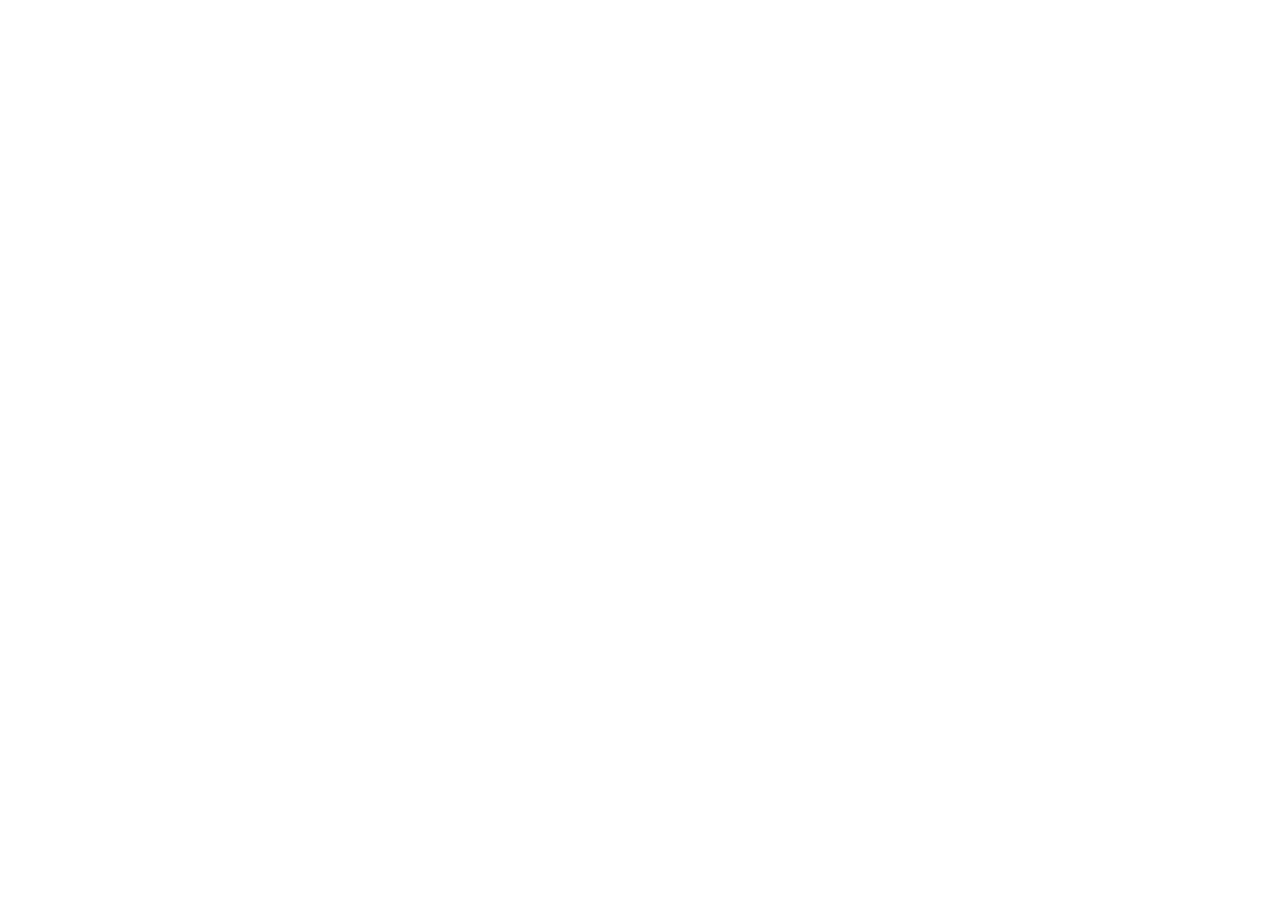
==== commit b373ca74: "Partage : Malfegor" ====
--- a/a-propos/index.html
+++ b/a-propos/index.html
@@ -2,55 +2,12 @@
 <html lang="fr">
 <head>
   <meta charset="utf-8">
-  <meta name="viewport" content="width=device-width, initial-scale=1">
-  <title>L'Atelier MTG : gestionnaire de decks Commander, gratuit et local</title>
-  <meta name="description" content="Concevoir, tester et partager ses decks Commander : statistiques et base de mana, combos, bracket, table de jeu, recherche avancée et discussion avec Claude. Gratuit, open source, tout reste sur votre ordinateur.">
-  <link rel="canonical" href="https://pierreribeaucourt.github.io/decks/a-propos/">
-  <meta name="robots" content="noindex">
-  <meta property="og:type" content="website">
-  <meta property="og:site_name" content="Atelier MTG">
-  <meta property="og:locale" content="fr_FR">
-  <meta property="og:url" content="https://pierreribeaucourt.github.io/decks/a-propos/">
-  <meta property="og:title" content="L'Atelier MTG : gestionnaire de decks Commander, gratuit et local">
-  <meta property="og:description" content="Concevoir, tester et partager ses decks Commander : statistiques et base de mana, combos, bracket, table de jeu, recherche avancée et discussion avec Claude. Gratuit, open source, tout reste sur votre ordinateur.">
-  <meta property="og:image" content="https://pierreribeaucourt.github.io/decks/a-propos/atelier.jpg?v=02ee7f464d">
-  <meta property="og:image:type" content="image/jpeg">
-  <meta property="og:image:width" content="1200">
-  <meta property="og:image:height" content="630">
-  <meta property="og:image:alt" content="L'Atelier MTG : vos decks Commander, de la liste à la table">
-  <meta name="twitter:card" content="summary_large_image">
-  <link rel="icon" href="data:image/svg+xml,%3Csvg xmlns='http://www.w3.org/2000/svg' viewBox='0 0 32 32'%3E%3Ccircle cx='11.5' cy='7' r='2.8' fill='%23f97316'/%3E%3Ccircle cx='18.5' cy='3.6' r='2' fill='%23f97316'/%3E%3Ccircle cx='19.8' cy='9.6' r='1.6' fill='%23f97316'/%3E%3Cpath d='M8 27.5 6.6 30.6M24 27.5l1.4 3.1' stroke='%239a3412' stroke-width='2.4' stroke-linecap='round'/%3E%3Cpath d='M5 15h22c1 1.9 1.5 3.7 1.5 5.7 0 4.6-5.4 7.8-12.5 7.8S3.5 25.3 3.5 20.7c0-2 .5-3.8 1.5-5.7z' fill='%23c2410c'/%3E%3Crect x='2' y='11.5' width='28' height='5.2' rx='2.6' fill='%239a3412'/%3E%3Cpath d='M8 19.5c1.5 3.5 4.2 5 8 5' stroke='%23fdba74' stroke-width='1.6' fill='none' stroke-linecap='round' opacity='.7'/%3E%3C/svg%3E">
-  <link rel="stylesheet" href="style.css?v=e0c0cb2a12">
+  <title>L'Atelier MTG</title>
+  <link rel="canonical" href="https://pierreribeaucourt.github.io/atelier-mtg/">
+  <meta http-equiv="refresh" content="0; url=https://pierreribeaucourt.github.io/atelier-mtg/">
+  <script>location.replace("https://pierreribeaucourt.github.io/atelier-mtg/" + location.hash);</script>
 </head>
 <body>
-  <header class="barre">
-    <a href="#/" class="logo">Atelier MTG</a>
-    <div class="aller">
-      <input id="aller" class="champ" type="search" placeholder="Chercher une carte ou un deck…" autocomplete="off"
-        aria-label="Chercher une carte ou un deck" aria-controls="aller-liste" aria-autocomplete="list">
-      <div id="aller-liste" class="aller-liste" role="listbox" hidden></div>
-    </div>
-    <a href="#/recherche" id="lien-recherche" class="btn btn-discret lien-recherche" data-ico="chercher"><span>Recherche<span class="long">&nbsp;de cartes</span></span></a>
-    <div class="espace"></div>
-    <div class="barre-droite">
-      <span id="etat-maj" class="etat-maj"></span>
-      <button id="btn-rafraichir" class="btn btn-discret" data-ico="rafraichir" title="Rafraîchir les prix du jour et la liste officielle des Game Changers">Rafraîchir</button>
-      <a href="#/options" id="lien-options" class="btn btn-discret" data-ico="options" title="Options" aria-label="Options"></a>
-      <button id="btn-theme" class="btn btn-discret" data-ico="theme" title="Thème clair ou sombre" aria-label="Thème clair ou sombre"></button>
-      <button id="btn-chat" class="btn btn-accent" data-ico="discussion"><span class="txt">Demander à Claude</span></button>
-    </div>
-  </header>
-  <div class="cadre">
-    <main id="vue" class="vue"></main>
-    <aside id="chat" class="chat" hidden></aside>
-  </div>
-  <div id="modale" class="modale" hidden></div>
-  <div id="menu" class="menu" hidden></div>
-  <div id="apercu" class="apercu" hidden><img alt=""><div class="legende" hidden></div></div>
-  <div id="bulle" class="bulle" role="tooltip" hidden></div>
-  <div id="fiche-survol" class="fiche-survol" role="tooltip" hidden></div>
-  <div id="toast" class="toast" hidden></div>
-  <script src="donnees.js?v=4a57f02a9a"></script>
-  <script src="app.js?v=1f582b12e0"></script>
+  <p><a href="https://pierreribeaucourt.github.io/atelier-mtg/">L'Atelier MTG</a></p>
 </body>
 </html>
